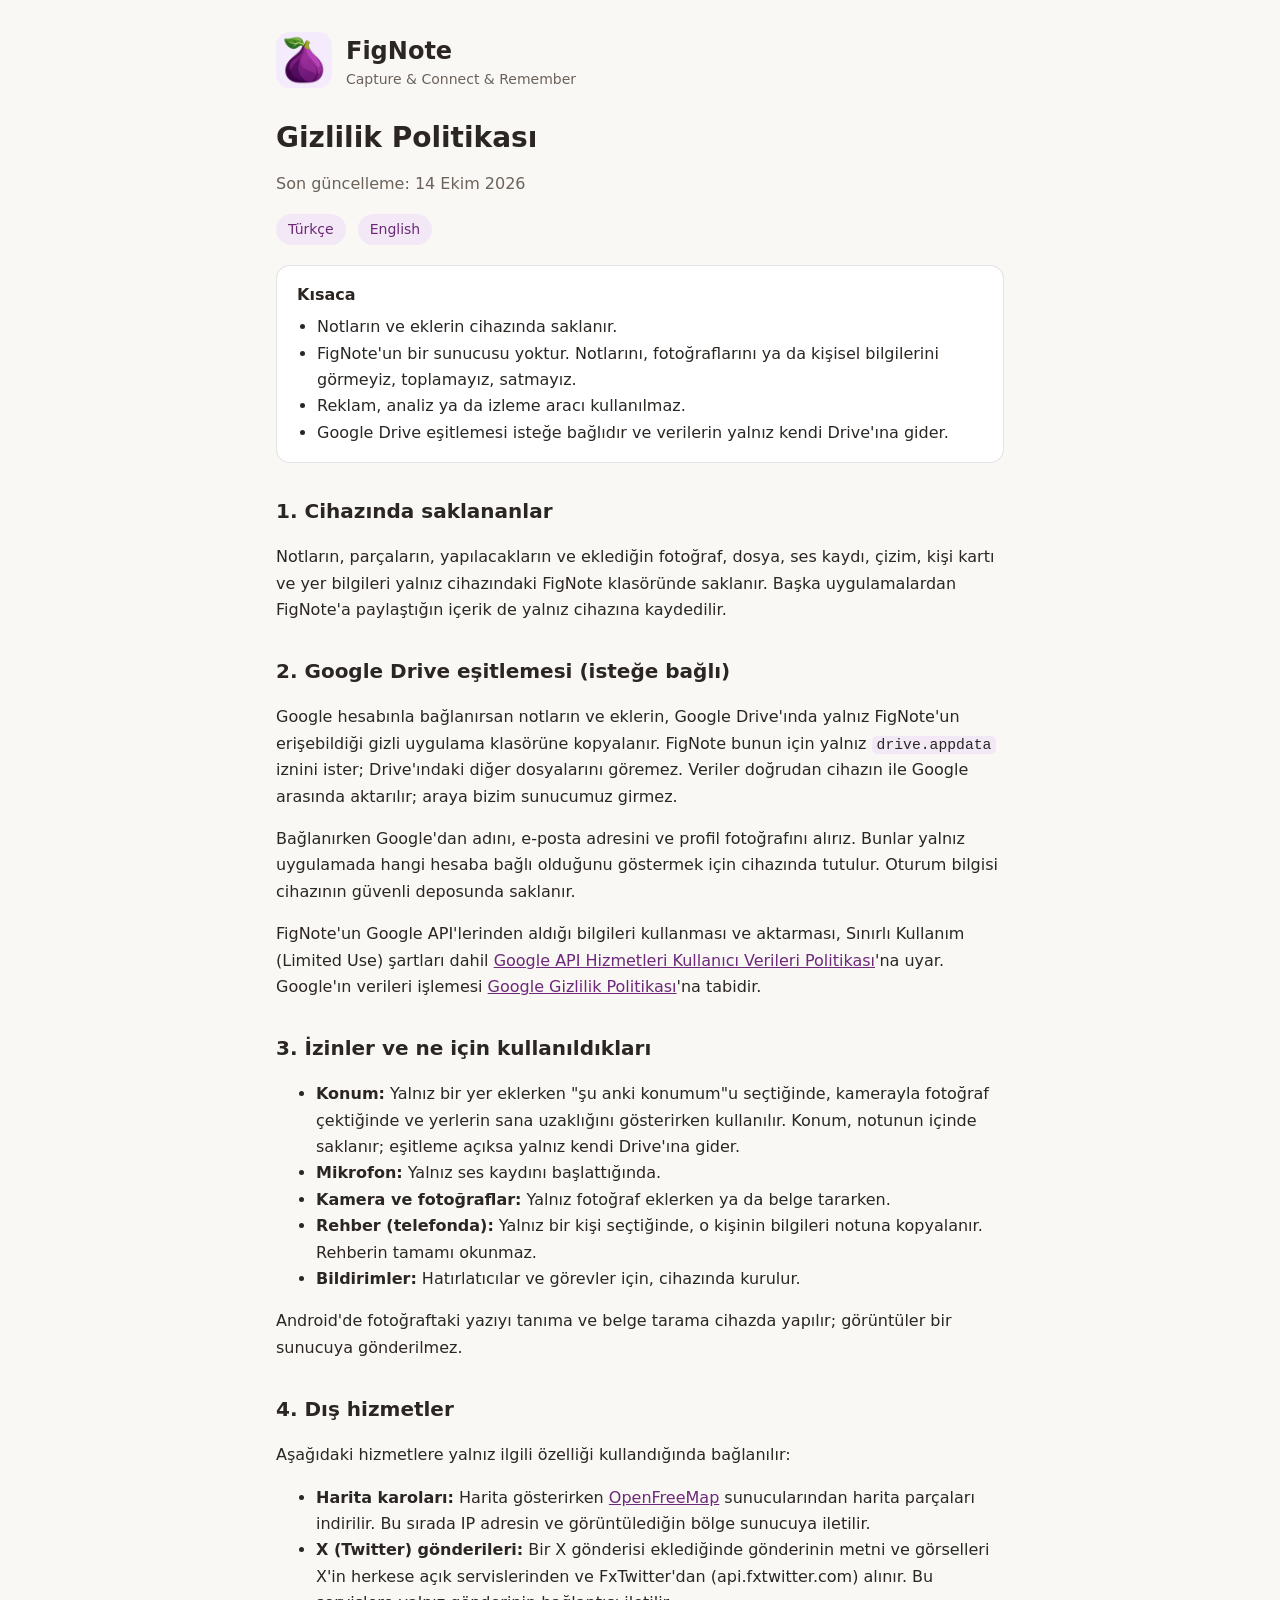
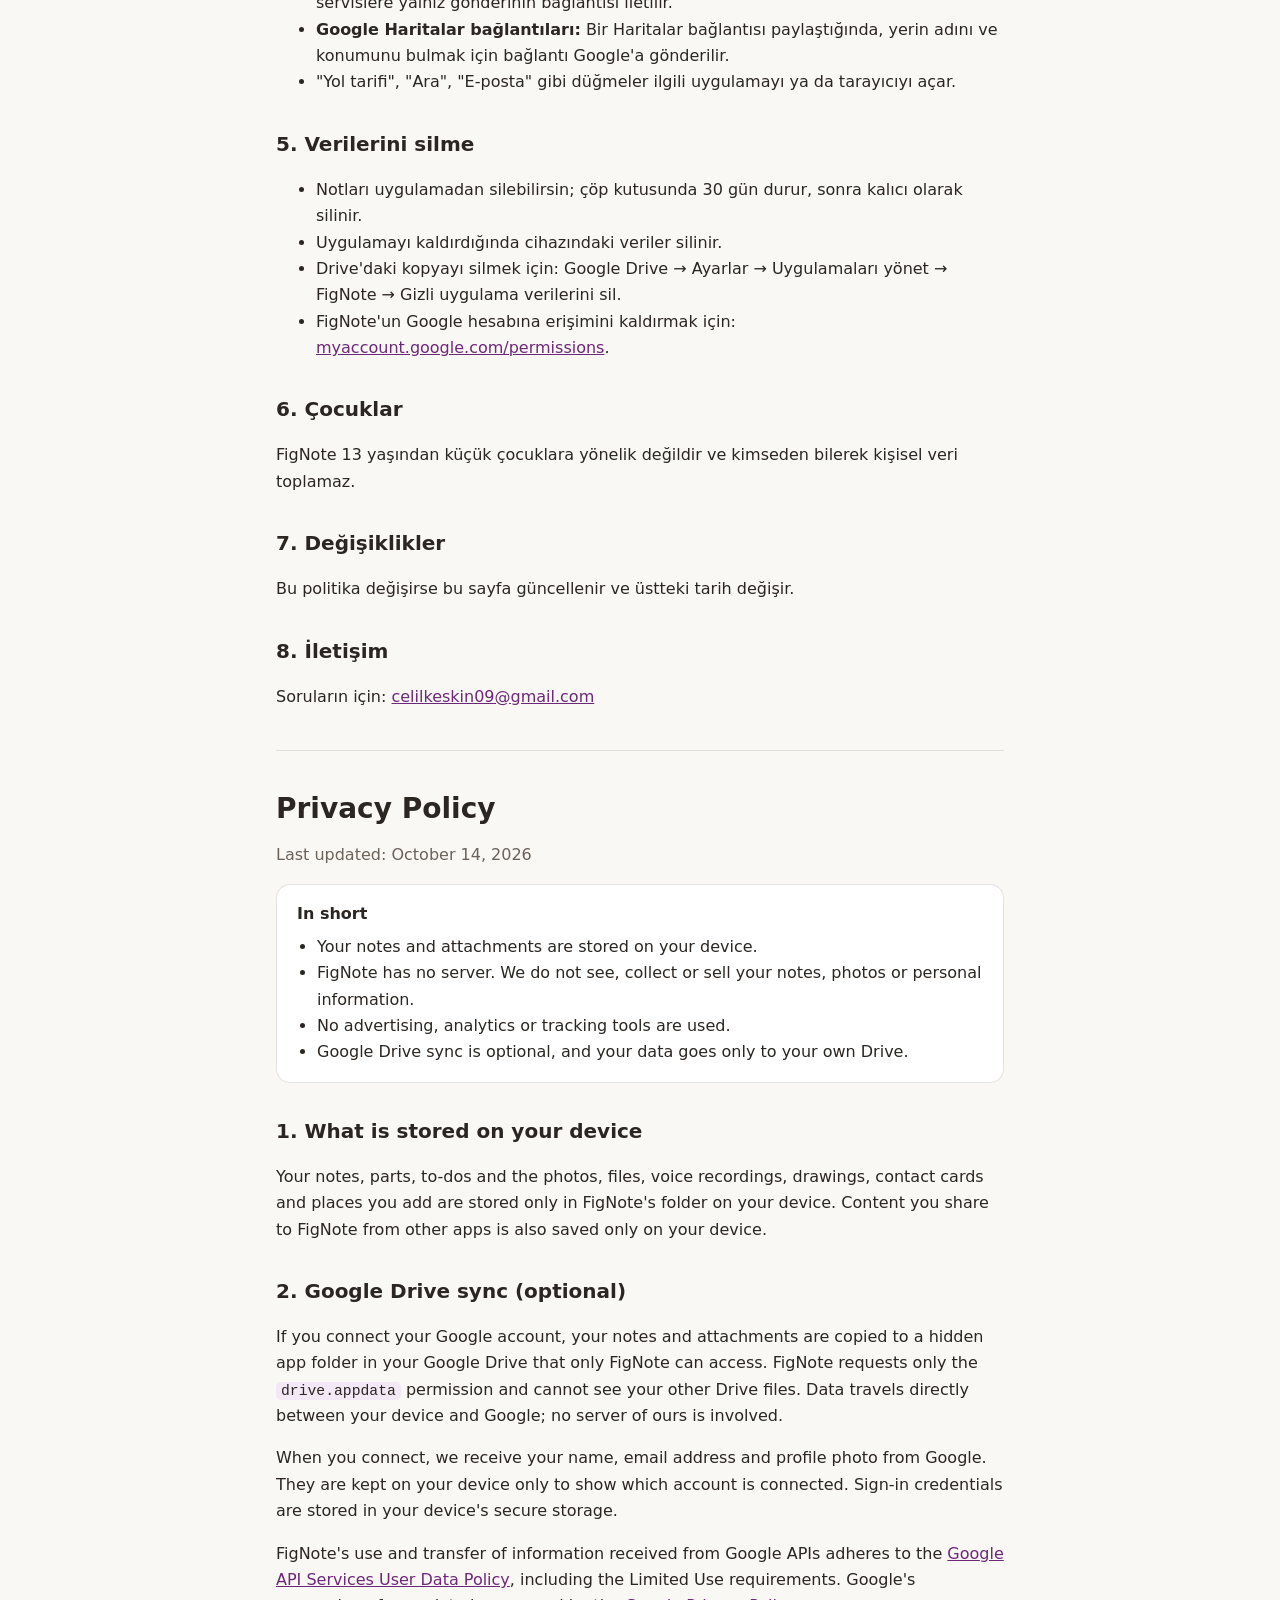
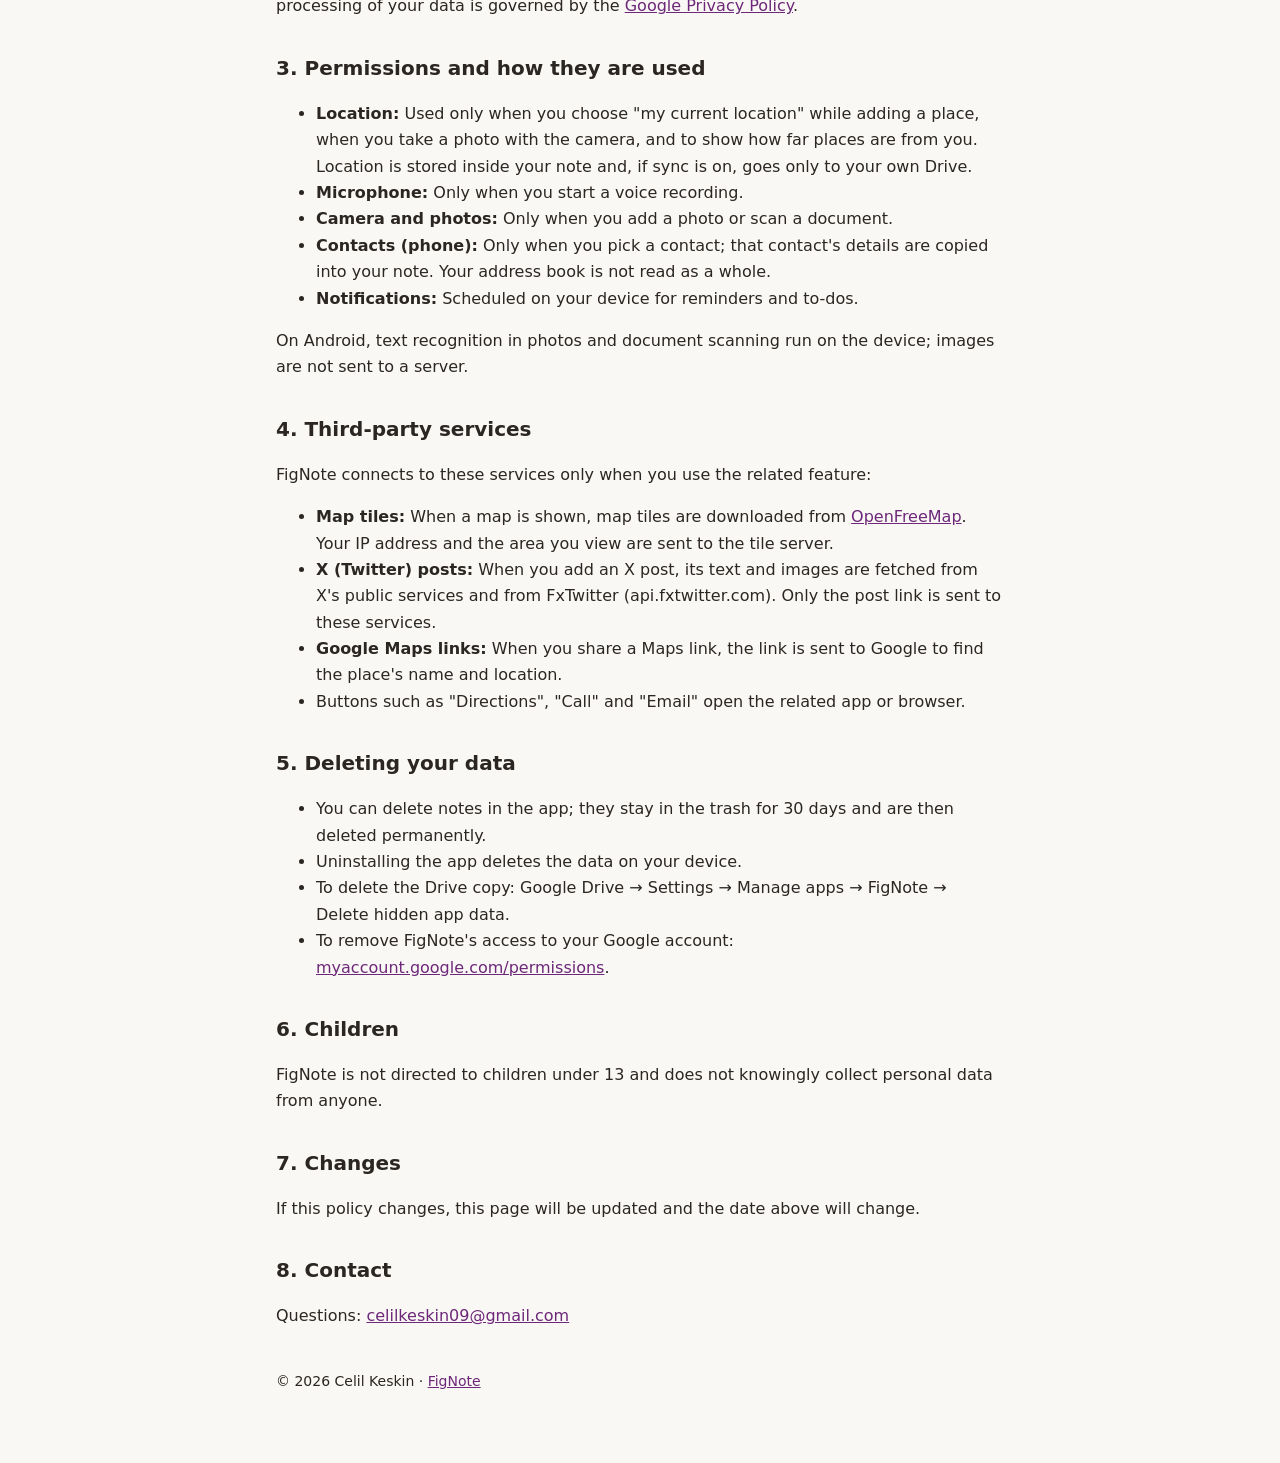
==== fignote/privacy.html @ 5032cb74 "FigNote ana sayfası ve gizlilik politikası Microsoft Store ve Google OAuth için FigNote tanıtım sayf" ====
<!doctype html>
<html lang="tr">
<head>
<meta charset="utf-8">
<meta name="viewport" content="width=device-width, initial-scale=1">
<title>FigNote Gizlilik Politikası</title>
<meta name="description" content="FigNote gizlilik politikası / privacy policy.">
<link rel="icon" href="fignote-icon.png">
<link rel="stylesheet" href="style.css">
</head>
<body>
<main>
  <header class="brand">
    <a href="index.html"><img src="fignote-icon.png" alt="FigNote ana sayfa" width="56" height="56"></a>
    <div>
      <p class="name">FigNote</p>
      <p class="tagline">Capture &amp; Connect &amp; Remember</p>
    </div>
  </header>

  <h1>Gizlilik Politikası</h1>
  <p class="muted">Son güncelleme: 14 Ekim 2026</p>
  <nav class="lang" aria-label="Dil"><a href="#tr">Türkçe</a><a href="#en">English</a></nav>

  <section id="tr">
    <div class="card">
      <strong>Kısaca</strong>
      <ul>
        <li>Notların ve eklerin cihazında saklanır.</li>
        <li>FigNote'un bir sunucusu yoktur. Notlarını, fotoğraflarını ya da kişisel bilgilerini görmeyiz, toplamayız, satmayız.</li>
        <li>Reklam, analiz ya da izleme aracı kullanılmaz.</li>
        <li>Google Drive eşitlemesi isteğe bağlıdır ve verilerin yalnız kendi Drive'ına gider.</li>
      </ul>
    </div>

    <h2>1. Cihazında saklananlar</h2>
    <p>
      Notların, parçaların, yapılacakların ve eklediğin fotoğraf, dosya, ses
      kaydı, çizim, kişi kartı ve yer bilgileri yalnız cihazındaki FigNote
      klasöründe saklanır. Başka uygulamalardan FigNote'a paylaştığın içerik
      de yalnız cihazına kaydedilir.
    </p>

    <h2>2. Google Drive eşitlemesi (isteğe bağlı)</h2>
    <p>
      Google hesabınla bağlanırsan notların ve eklerin, Google Drive'ında
      yalnız FigNote'un erişebildiği gizli uygulama klasörüne kopyalanır.
      FigNote bunun için yalnız <code>drive.appdata</code> iznini ister;
      Drive'ındaki diğer dosyalarını göremez. Veriler doğrudan cihazın ile
      Google arasında aktarılır; araya bizim sunucumuz girmez.
    </p>
    <p>
      Bağlanırken Google'dan adını, e-posta adresini ve profil fotoğrafını
      alırız. Bunlar yalnız uygulamada hangi hesaba bağlı olduğunu göstermek
      için cihazında tutulur. Oturum bilgisi cihazının güvenli deposunda
      saklanır.
    </p>
    <p>
      FigNote'un Google API'lerinden aldığı bilgileri kullanması ve
      aktarması, Sınırlı Kullanım (Limited Use) şartları dahil
      <a href="https://developers.google.com/terms/api-services-user-data-policy">Google API Hizmetleri Kullanıcı Verileri Politikası</a>'na
      uyar. Google'ın verileri işlemesi
      <a href="https://policies.google.com/privacy">Google Gizlilik Politikası</a>'na tabidir.
    </p>

    <h2>3. İzinler ve ne için kullanıldıkları</h2>
    <ul>
      <li><strong>Konum:</strong> Yalnız bir yer eklerken "şu anki konumum"u seçtiğinde, kamerayla fotoğraf çektiğinde ve yerlerin sana uzaklığını gösterirken kullanılır. Konum, notunun içinde saklanır; eşitleme açıksa yalnız kendi Drive'ına gider.</li>
      <li><strong>Mikrofon:</strong> Yalnız ses kaydını başlattığında.</li>
      <li><strong>Kamera ve fotoğraflar:</strong> Yalnız fotoğraf eklerken ya da belge tararken.</li>
      <li><strong>Rehber (telefonda):</strong> Yalnız bir kişi seçtiğinde, o kişinin bilgileri notuna kopyalanır. Rehberin tamamı okunmaz.</li>
      <li><strong>Bildirimler:</strong> Hatırlatıcılar ve görevler için, cihazında kurulur.</li>
    </ul>
    <p>
      Android'de fotoğraftaki yazıyı tanıma ve belge tarama cihazda yapılır;
      görüntüler bir sunucuya gönderilmez.
    </p>

    <h2>4. Dış hizmetler</h2>
    <p>Aşağıdaki hizmetlere yalnız ilgili özelliği kullandığında bağlanılır:</p>
    <ul>
      <li><strong>Harita karoları:</strong> Harita gösterirken <a href="https://openfreemap.org">OpenFreeMap</a> sunucularından harita parçaları indirilir. Bu sırada IP adresin ve görüntülediğin bölge sunucuya iletilir.</li>
      <li><strong>X (Twitter) gönderileri:</strong> Bir X gönderisi eklediğinde gönderinin metni ve görselleri X'in herkese açık servislerinden ve FxTwitter'dan (api.fxtwitter.com) alınır. Bu servislere yalnız gönderinin bağlantısı iletilir.</li>
      <li><strong>Google Haritalar bağlantıları:</strong> Bir Haritalar bağlantısı paylaştığında, yerin adını ve konumunu bulmak için bağlantı Google'a gönderilir.</li>
      <li>"Yol tarifi", "Ara", "E-posta" gibi düğmeler ilgili uygulamayı ya da tarayıcıyı açar.</li>
    </ul>

    <h2>5. Verilerini silme</h2>
    <ul>
      <li>Notları uygulamadan silebilirsin; çöp kutusunda 30 gün durur, sonra kalıcı olarak silinir.</li>
      <li>Uygulamayı kaldırdığında cihazındaki veriler silinir.</li>
      <li>Drive'daki kopyayı silmek için: Google Drive → Ayarlar → Uygulamaları yönet → FigNote → Gizli uygulama verilerini sil.</li>
      <li>FigNote'un Google hesabına erişimini kaldırmak için: <a href="https://myaccount.google.com/permissions">myaccount.google.com/permissions</a>.</li>
    </ul>

    <h2>6. Çocuklar</h2>
    <p>FigNote 13 yaşından küçük çocuklara yönelik değildir ve kimseden bilerek kişisel veri toplamaz.</p>

    <h2>7. Değişiklikler</h2>
    <p>Bu politika değişirse bu sayfa güncellenir ve üstteki tarih değişir.</p>

    <h2>8. İletişim</h2>
    <p>Soruların için: <a href="mailto:celilkeskin09@gmail.com">celilkeskin09@gmail.com</a></p>
  </section>

  <hr>

  <section id="en" lang="en">
    <h1>Privacy Policy</h1>
    <p class="muted">Last updated: October 14, 2026</p>

    <div class="card">
      <strong>In short</strong>
      <ul>
        <li>Your notes and attachments are stored on your device.</li>
        <li>FigNote has no server. We do not see, collect or sell your notes, photos or personal information.</li>
        <li>No advertising, analytics or tracking tools are used.</li>
        <li>Google Drive sync is optional, and your data goes only to your own Drive.</li>
      </ul>
    </div>

    <h2>1. What is stored on your device</h2>
    <p>
      Your notes, parts, to-dos and the photos, files, voice recordings,
      drawings, contact cards and places you add are stored only in
      FigNote's folder on your device. Content you share to FigNote from
      other apps is also saved only on your device.
    </p>

    <h2>2. Google Drive sync (optional)</h2>
    <p>
      If you connect your Google account, your notes and attachments are
      copied to a hidden app folder in your Google Drive that only FigNote
      can access. FigNote requests only the <code>drive.appdata</code>
      permission and cannot see your other Drive files. Data travels
      directly between your device and Google; no server of ours is
      involved.
    </p>
    <p>
      When you connect, we receive your name, email address and profile
      photo from Google. They are kept on your device only to show which
      account is connected. Sign-in credentials are stored in your device's
      secure storage.
    </p>
    <p>
      FigNote's use and transfer of information received from Google APIs
      adheres to the
      <a href="https://developers.google.com/terms/api-services-user-data-policy">Google API Services User Data Policy</a>,
      including the Limited Use requirements. Google's processing of your
      data is governed by the <a href="https://policies.google.com/privacy">Google Privacy Policy</a>.
    </p>

    <h2>3. Permissions and how they are used</h2>
    <ul>
      <li><strong>Location:</strong> Used only when you choose "my current location" while adding a place, when you take a photo with the camera, and to show how far places are from you. Location is stored inside your note and, if sync is on, goes only to your own Drive.</li>
      <li><strong>Microphone:</strong> Only when you start a voice recording.</li>
      <li><strong>Camera and photos:</strong> Only when you add a photo or scan a document.</li>
      <li><strong>Contacts (phone):</strong> Only when you pick a contact; that contact's details are copied into your note. Your address book is not read as a whole.</li>
      <li><strong>Notifications:</strong> Scheduled on your device for reminders and to-dos.</li>
    </ul>
    <p>
      On Android, text recognition in photos and document scanning run on
      the device; images are not sent to a server.
    </p>

    <h2>4. Third-party services</h2>
    <p>FigNote connects to these services only when you use the related feature:</p>
    <ul>
      <li><strong>Map tiles:</strong> When a map is shown, map tiles are downloaded from <a href="https://openfreemap.org">OpenFreeMap</a>. Your IP address and the area you view are sent to the tile server.</li>
      <li><strong>X (Twitter) posts:</strong> When you add an X post, its text and images are fetched from X's public services and from FxTwitter (api.fxtwitter.com). Only the post link is sent to these services.</li>
      <li><strong>Google Maps links:</strong> When you share a Maps link, the link is sent to Google to find the place's name and location.</li>
      <li>Buttons such as "Directions", "Call" and "Email" open the related app or browser.</li>
    </ul>

    <h2>5. Deleting your data</h2>
    <ul>
      <li>You can delete notes in the app; they stay in the trash for 30 days and are then deleted permanently.</li>
      <li>Uninstalling the app deletes the data on your device.</li>
      <li>To delete the Drive copy: Google Drive → Settings → Manage apps → FigNote → Delete hidden app data.</li>
      <li>To remove FigNote's access to your Google account: <a href="https://myaccount.google.com/permissions">myaccount.google.com/permissions</a>.</li>
    </ul>

    <h2>6. Children</h2>
    <p>FigNote is not directed to children under 13 and does not knowingly collect personal data from anyone.</p>

    <h2>7. Changes</h2>
    <p>If this policy changes, this page will be updated and the date above will change.</p>

    <h2>8. Contact</h2>
    <p>Questions: <a href="mailto:celilkeskin09@gmail.com">celilkeskin09@gmail.com</a></p>
  </section>

  <footer>
    <p>© 2026 Celil Keskin · <a href="index.html">FigNote</a></p>
  </footer>
</main>
</body>
</html>
---- fignote/style.css ----
:root {
  --bg: #faf8f5;
  --surface: #ffffff;
  --ink: #2b2622;
  --muted: #6b625a;
  --border: rgba(43, 38, 34, 0.12);
  --brand: #6d2879;
  --brand-soft: #f3e8f5;
}
@media (prefers-color-scheme: dark) {
  :root {
    --bg: #1b1918;
    --surface: #24211f;
    --ink: #eee8e2;
    --muted: #b7aea6;
    --border: rgba(255, 255, 255, 0.12);
    --brand: #d29bdb;
    --brand-soft: #3a2840;
  }
}
* { box-sizing: border-box; }
html { -webkit-text-size-adjust: 100%; }
body {
  margin: 0;
  background: var(--bg);
  color: var(--ink);
  font-family: "Segoe UI", system-ui, -apple-system, Roboto, "Helvetica Neue", Arial, sans-serif;
  font-size: 16px;
  line-height: 1.65;
}
main { max-width: 760px; margin: 0 auto; padding: 32px 16px 56px; }
a { color: var(--brand); }
a:focus-visible { outline: 2px solid var(--brand); outline-offset: 2px; border-radius: 4px; }
header.brand { display: flex; align-items: center; gap: 14px; margin-bottom: 24px; }
header.brand img { width: 56px; height: 56px; border-radius: 14px; }
header.brand .name { font-size: 24px; font-weight: 700; margin: 0; line-height: 1.2; }
header.brand .tagline { margin: 2px 0 0; color: var(--muted); font-size: 14px; }
h1 { font-size: 28px; line-height: 1.25; margin: 0 0 8px; }
h2 { font-size: 20px; margin: 32px 0 8px; }
h3 { font-size: 17px; margin: 22px 0 6px; }
p, li { color: var(--ink); }
.muted { color: var(--muted); }
.card {
  background: var(--surface);
  border: 1px solid var(--border);
  border-radius: 14px;
  padding: 16px 20px;
  margin: 16px 0;
}
.card ul { margin: 6px 0 0; padding-left: 20px; }
nav.lang { display: flex; gap: 12px; flex-wrap: wrap; margin: 8px 0 20px; font-size: 14px; }
nav.lang a {
  text-decoration: none;
  padding: 4px 12px;
  border-radius: 999px;
  background: var(--brand-soft);
}
.links { display: flex; gap: 12px; flex-wrap: wrap; margin: 20px 0; }
.links a {
  display: inline-block;
  padding: 10px 16px;
  border-radius: 10px;
  border: 1px solid var(--border);
  background: var(--surface);
  text-decoration: none;
  font-weight: 600;
}
hr { border: 0; border-top: 1px solid var(--border); margin: 40px 0; }
footer { margin-top: 40px; font-size: 14px; color: var(--muted); }
code { font-size: 0.92em; background: var(--brand-soft); padding: 1px 5px; border-radius: 5px; }
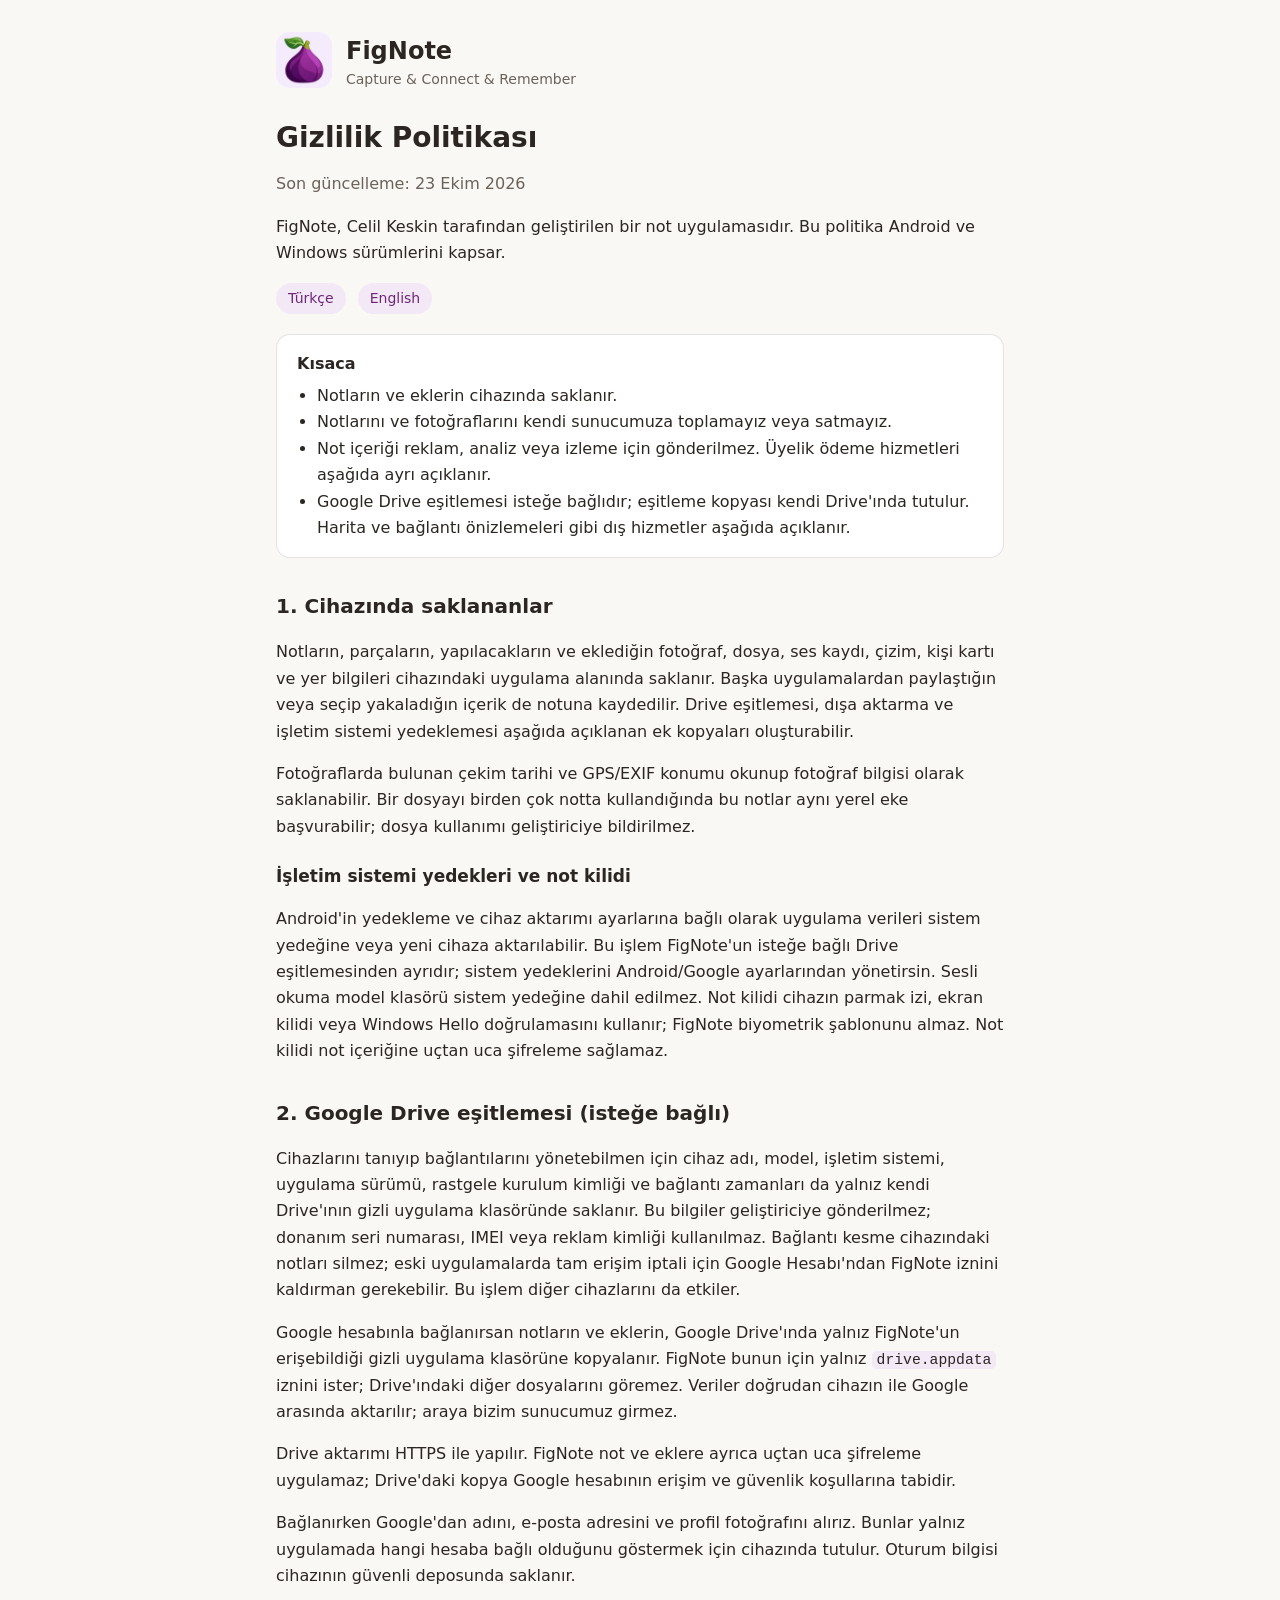
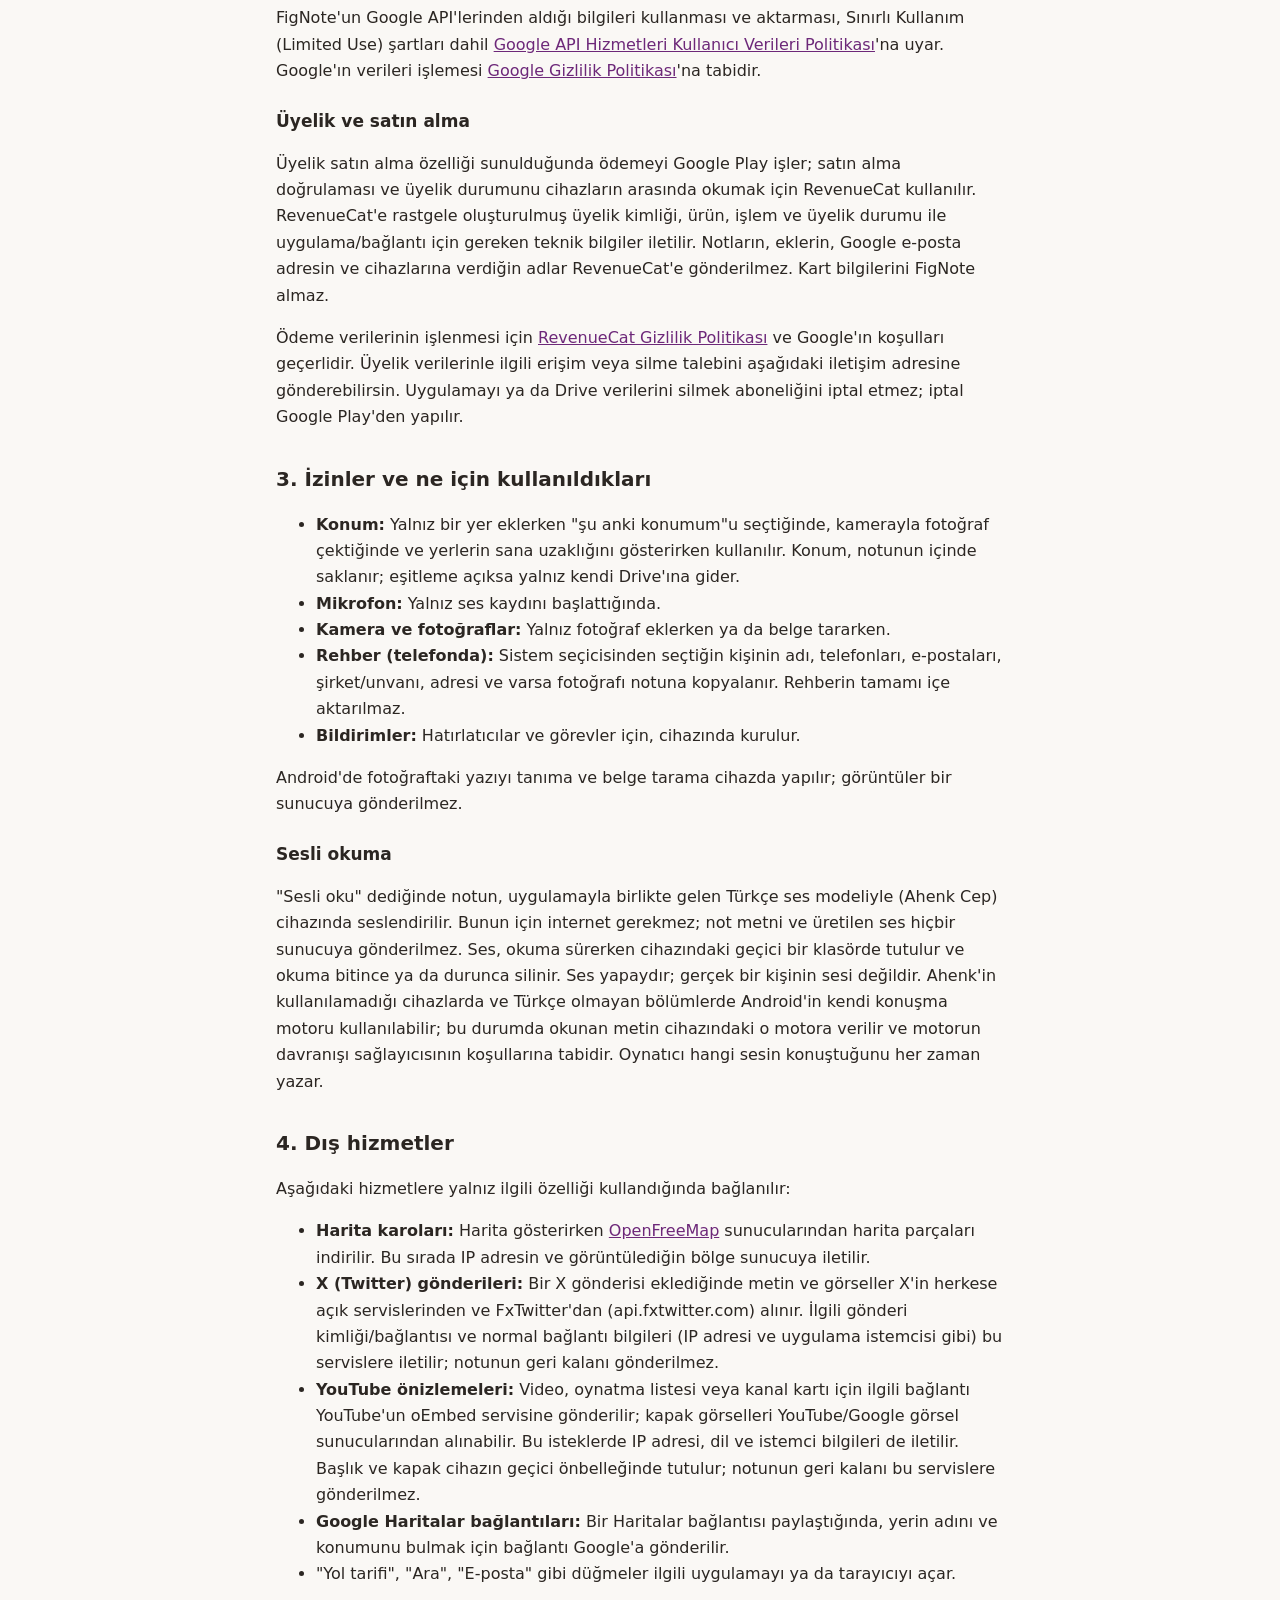
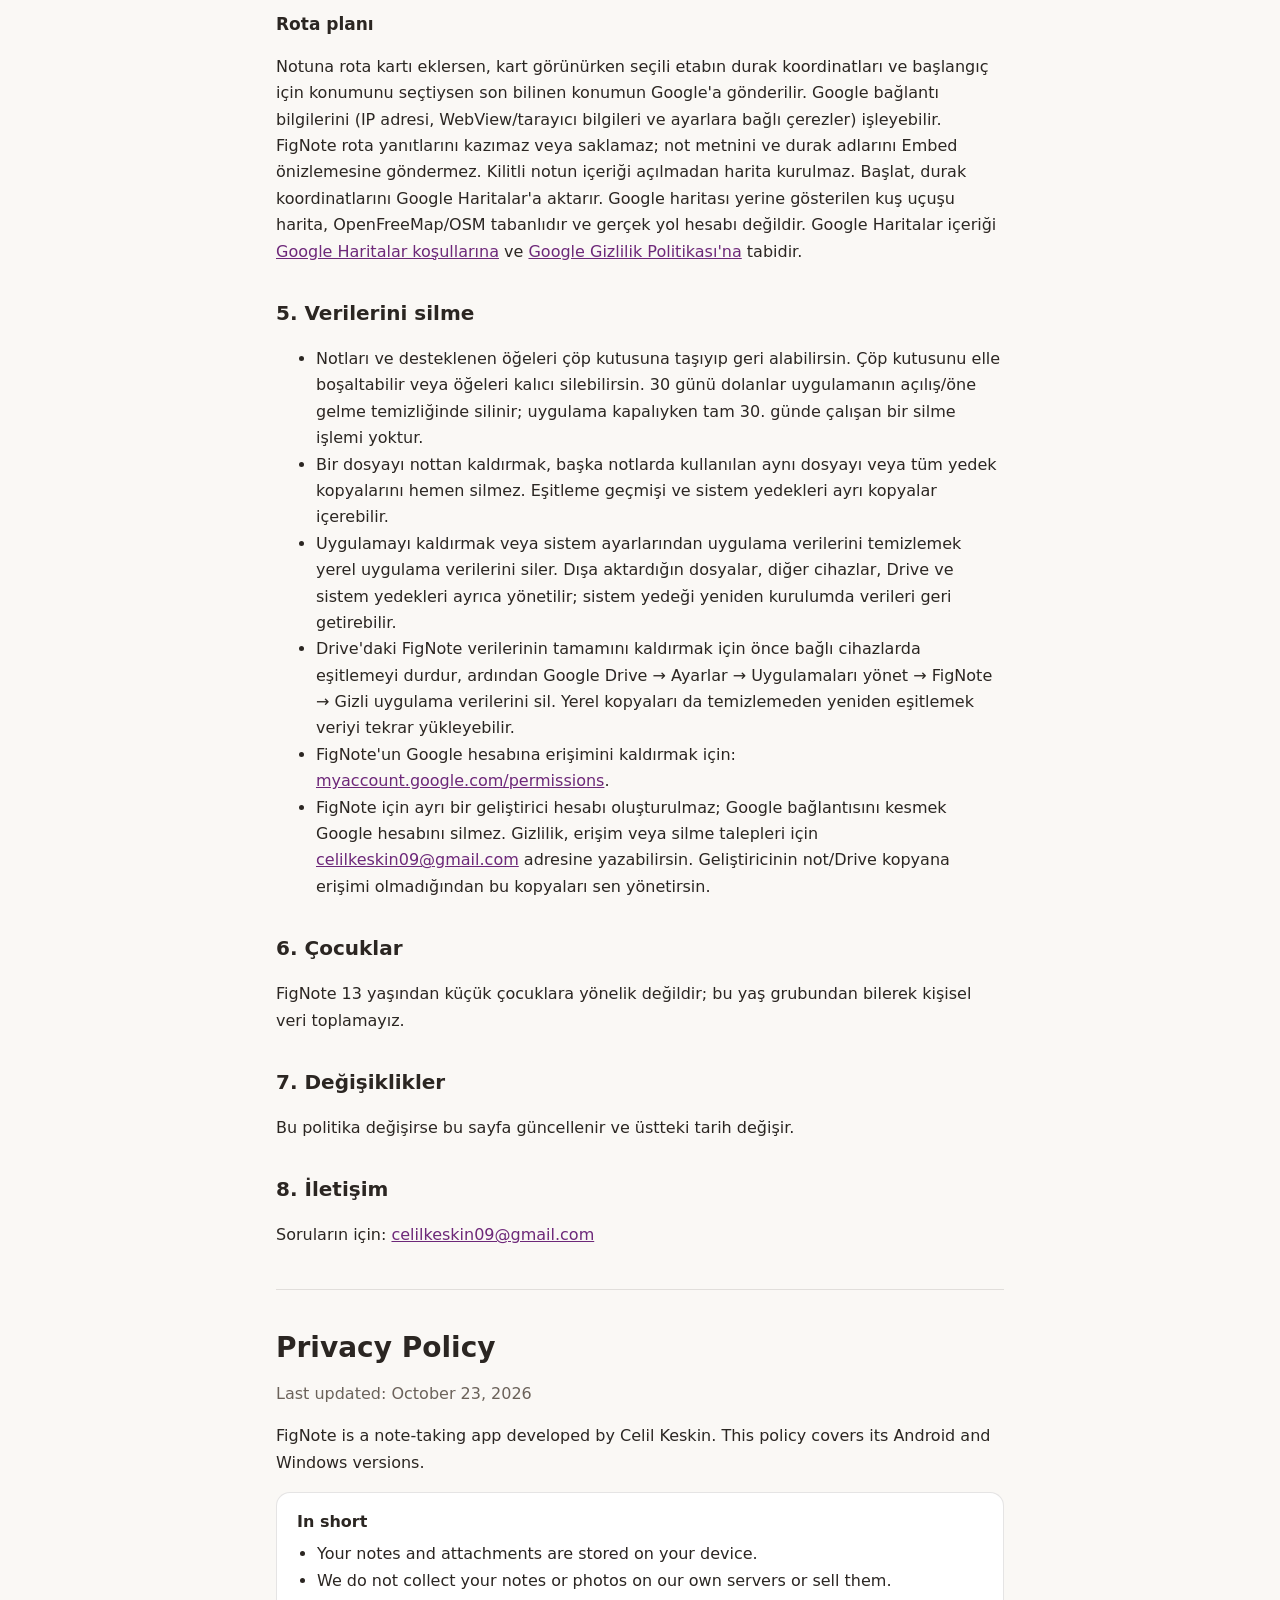
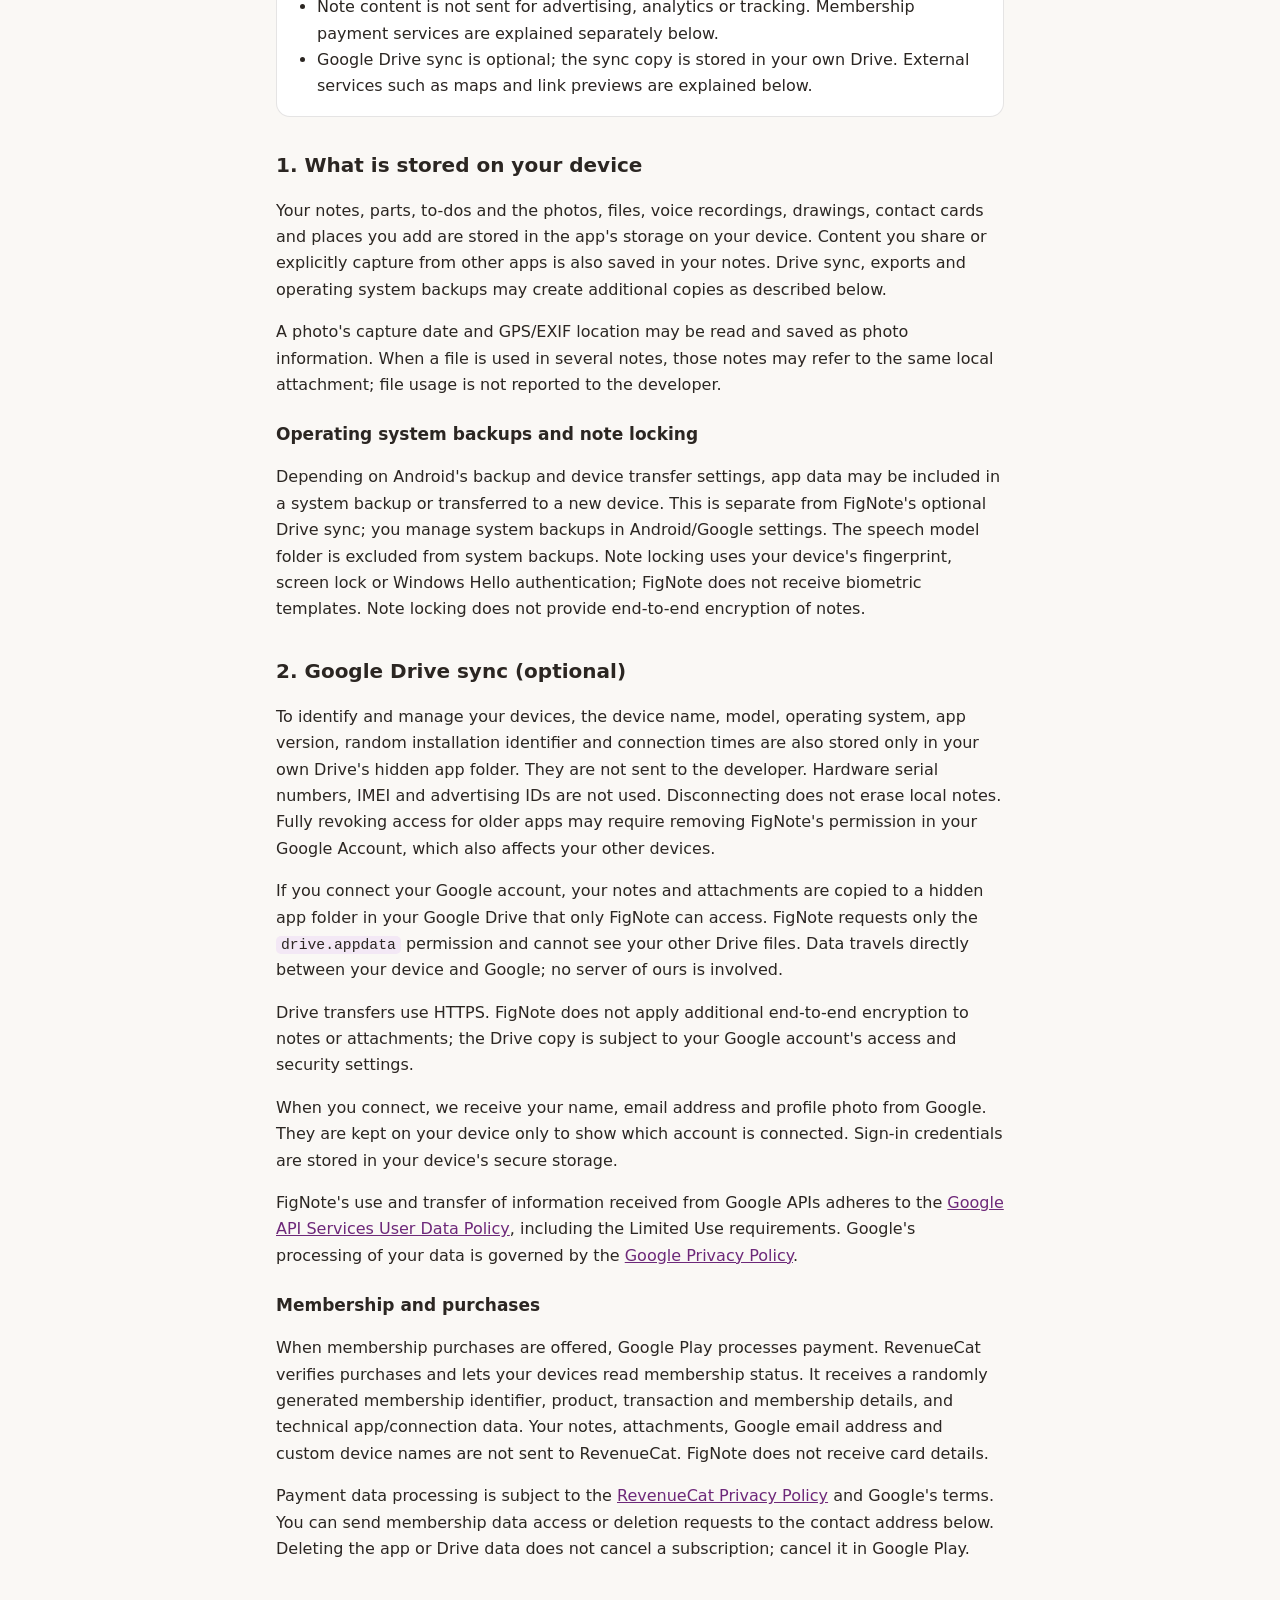
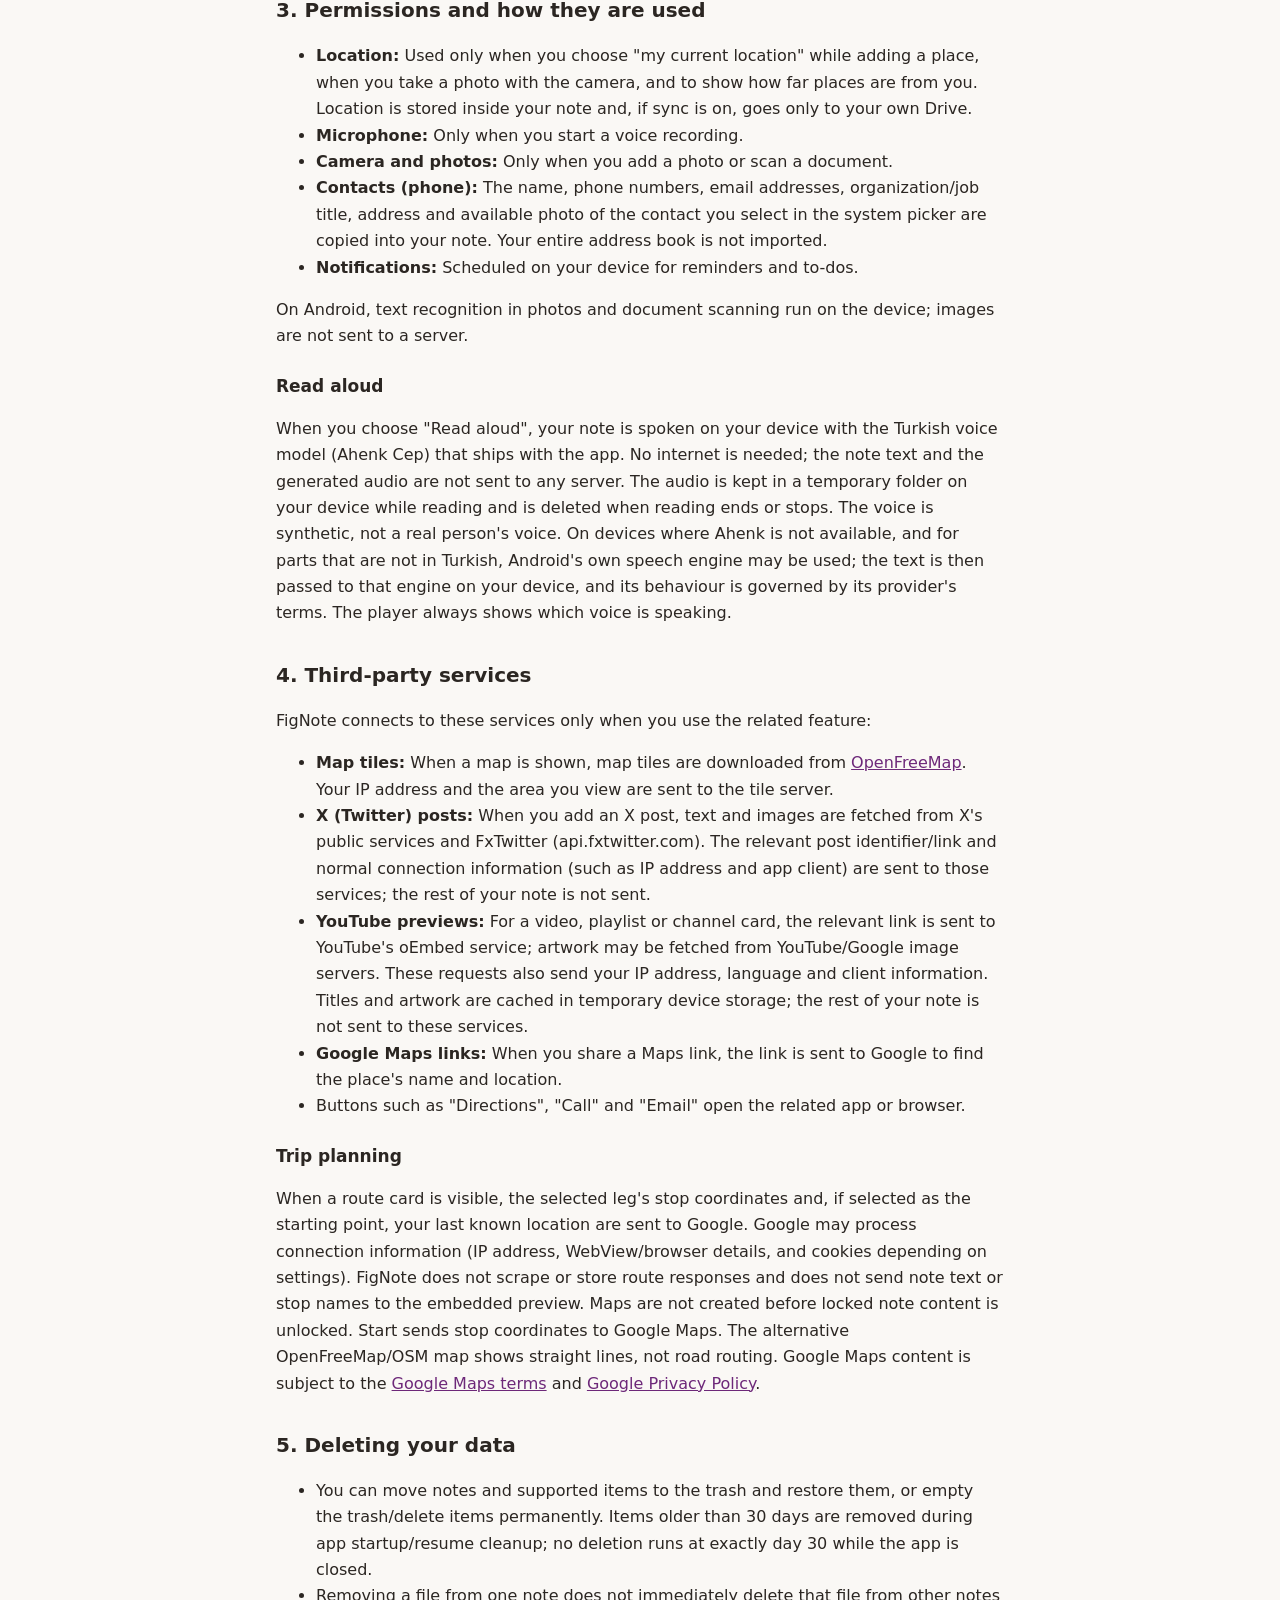
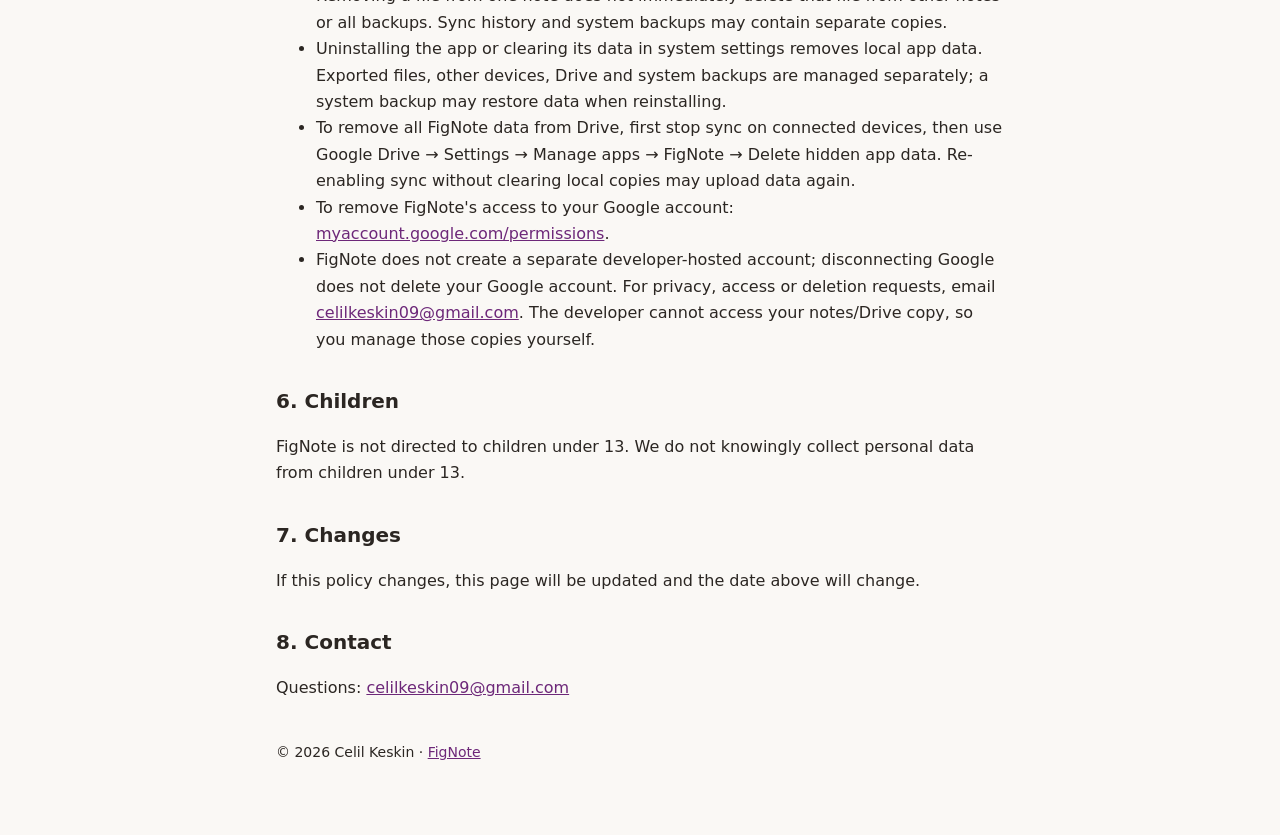
==== commit 9b45f70e: "Update FigNote privacy disclosures in Turkish and English" ====
--- a/fignote/privacy.html
+++ b/fignote/privacy.html
@@ -19,7 +19,9 @@
   </header>
 
   <h1>Gizlilik Politikası</h1>
-  <p class="muted">Son güncelleme: 14 Ekim 2026</p>
+  <p class="muted">Son güncelleme: 23 Ekim 2026</p>
+  <p>FigNote, Celil Keskin tarafından geliştirilen bir not uygulamasıdır.
+    Bu politika Android ve Windows sürümlerini kapsar.</p>
   <nav class="lang" aria-label="Dil"><a href="#tr">Türkçe</a><a href="#en">English</a></nav>
 
   <section id="tr">
@@ -27,21 +29,41 @@
       <strong>Kısaca</strong>
       <ul>
         <li>Notların ve eklerin cihazında saklanır.</li>
-        <li>FigNote'un bir sunucusu yoktur. Notlarını, fotoğraflarını ya da kişisel bilgilerini görmeyiz, toplamayız, satmayız.</li>
-        <li>Reklam, analiz ya da izleme aracı kullanılmaz.</li>
-        <li>Google Drive eşitlemesi isteğe bağlıdır ve verilerin yalnız kendi Drive'ına gider.</li>
+        <li>Notlarını ve fotoğraflarını kendi sunucumuza toplamayız veya satmayız.</li>
+        <li>Not içeriği reklam, analiz veya izleme için gönderilmez. Üyelik ödeme hizmetleri aşağıda ayrı açıklanır.</li>
+        <li>Google Drive eşitlemesi isteğe bağlıdır; eşitleme kopyası kendi Drive'ında tutulur. Harita ve bağlantı önizlemeleri gibi dış hizmetler aşağıda açıklanır.</li>
       </ul>
     </div>
 
     <h2>1. Cihazında saklananlar</h2>
     <p>
       Notların, parçaların, yapılacakların ve eklediğin fotoğraf, dosya, ses
-      kaydı, çizim, kişi kartı ve yer bilgileri yalnız cihazındaki FigNote
-      klasöründe saklanır. Başka uygulamalardan FigNote'a paylaştığın içerik
-      de yalnız cihazına kaydedilir.
-    </p>
+      kaydı, çizim, kişi kartı ve yer bilgileri cihazındaki uygulama alanında
+      saklanır. Başka uygulamalardan paylaştığın veya seçip yakaladığın içerik
+      de notuna kaydedilir. Drive eşitlemesi, dışa aktarma ve işletim sistemi
+      yedeklemesi aşağıda açıklanan ek kopyaları oluşturabilir.
+    </p>
+    <p>Fotoğraflarda bulunan çekim tarihi ve GPS/EXIF konumu okunup fotoğraf
+      bilgisi olarak saklanabilir. Bir dosyayı birden çok notta kullandığında
+      bu notlar aynı yerel eke başvurabilir; dosya kullanımı geliştiriciye
+      bildirilmez.</p>
+    <h3>İşletim sistemi yedekleri ve not kilidi</h3>
+    <p>Android'in yedekleme ve cihaz aktarımı ayarlarına bağlı olarak uygulama
+      verileri sistem yedeğine veya yeni cihaza aktarılabilir. Bu işlem FigNote'un
+      isteğe bağlı Drive eşitlemesinden ayrıdır; sistem yedeklerini Android/Google
+      ayarlarından yönetirsin. Sesli okuma model klasörü sistem yedeğine dahil
+      edilmez. Not kilidi cihazın parmak izi, ekran kilidi veya Windows Hello
+      doğrulamasını kullanır; FigNote biyometrik şablonunu almaz. Not kilidi
+      not içeriğine uçtan uca şifreleme sağlamaz.</p>
 
     <h2>2. Google Drive eşitlemesi (isteğe bağlı)</h2>
+    <p>Cihazlarını tanıyıp bağlantılarını yönetebilmen için cihaz adı, model,
+      işletim sistemi, uygulama sürümü, rastgele kurulum kimliği ve bağlantı
+      zamanları da yalnız kendi Drive'ının gizli uygulama klasöründe saklanır.
+      Bu bilgiler geliştiriciye gönderilmez; donanım seri numarası, IMEI veya
+      reklam kimliği kullanılmaz. Bağlantı kesme cihazındaki notları silmez;
+      eski uygulamalarda tam erişim iptali için Google Hesabı'ndan FigNote
+      iznini kaldırman gerekebilir. Bu işlem diğer cihazlarını da etkiler.</p>
     <p>
       Google hesabınla bağlanırsan notların ve eklerin, Google Drive'ında
       yalnız FigNote'un erişebildiği gizli uygulama klasörüne kopyalanır.
@@ -49,6 +71,9 @@
       Drive'ındaki diğer dosyalarını göremez. Veriler doğrudan cihazın ile
       Google arasında aktarılır; araya bizim sunucumuz girmez.
     </p>
+    <p>Drive aktarımı HTTPS ile yapılır. FigNote not ve eklere ayrıca uçtan uca
+      şifreleme uygulamaz; Drive'daki kopya Google hesabının erişim ve güvenlik
+      koşullarına tabidir.</p>
     <p>
       Bağlanırken Google'dan adını, e-posta adresini ve profil fotoğrafını
       alırız. Bunlar yalnız uygulamada hangi hesaba bağlı olduğunu göstermek
@@ -63,12 +88,25 @@
       <a href="https://policies.google.com/privacy">Google Gizlilik Politikası</a>'na tabidir.
     </p>
 
+    <h3>Üyelik ve satın alma</h3>
+    <p>Üyelik satın alma özelliği sunulduğunda ödemeyi Google Play işler;
+      satın alma doğrulaması ve üyelik durumunu cihazların arasında okumak için
+      RevenueCat kullanılır. RevenueCat'e rastgele oluşturulmuş üyelik kimliği,
+      ürün, işlem ve üyelik durumu ile uygulama/bağlantı için gereken teknik
+      bilgiler iletilir. Notların, eklerin, Google e-posta adresin ve cihazlarına
+      verdiğin adlar RevenueCat'e gönderilmez. Kart bilgilerini FigNote almaz.</p>
+    <p>Ödeme verilerinin işlenmesi için
+      <a href="https://www.revenuecat.com/privacy">RevenueCat Gizlilik Politikası</a>
+      ve Google'ın koşulları geçerlidir. Üyelik verilerinle ilgili erişim veya
+      silme talebini aşağıdaki iletişim adresine gönderebilirsin. Uygulamayı ya da
+      Drive verilerini silmek aboneliğini iptal etmez; iptal Google Play'den yapılır.</p>
+
     <h2>3. İzinler ve ne için kullanıldıkları</h2>
     <ul>
       <li><strong>Konum:</strong> Yalnız bir yer eklerken "şu anki konumum"u seçtiğinde, kamerayla fotoğraf çektiğinde ve yerlerin sana uzaklığını gösterirken kullanılır. Konum, notunun içinde saklanır; eşitleme açıksa yalnız kendi Drive'ına gider.</li>
       <li><strong>Mikrofon:</strong> Yalnız ses kaydını başlattığında.</li>
       <li><strong>Kamera ve fotoğraflar:</strong> Yalnız fotoğraf eklerken ya da belge tararken.</li>
-      <li><strong>Rehber (telefonda):</strong> Yalnız bir kişi seçtiğinde, o kişinin bilgileri notuna kopyalanır. Rehberin tamamı okunmaz.</li>
+      <li><strong>Rehber (telefonda):</strong> Sistem seçicisinden seçtiğin kişinin adı, telefonları, e-postaları, şirket/unvanı, adresi ve varsa fotoğrafı notuna kopyalanır. Rehberin tamamı içe aktarılmaz.</li>
       <li><strong>Bildirimler:</strong> Hatırlatıcılar ve görevler için, cihazında kurulur.</li>
     </ul>
     <p>
@@ -76,25 +114,52 @@
       görüntüler bir sunucuya gönderilmez.
     </p>
 
+    <h3>Sesli okuma</h3>
+    <p>
+      "Sesli oku" dediğinde notun, uygulamayla birlikte gelen Türkçe ses
+      modeliyle (Ahenk Cep) cihazında seslendirilir. Bunun için internet
+      gerekmez; not metni ve üretilen ses hiçbir sunucuya gönderilmez. Ses,
+      okuma sürerken cihazındaki geçici bir klasörde tutulur ve okuma bitince
+      ya da durunca silinir. Ses yapaydır; gerçek bir kişinin sesi değildir.
+      Ahenk'in kullanılamadığı cihazlarda ve Türkçe olmayan bölümlerde
+      Android'in kendi konuşma motoru kullanılabilir; bu durumda okunan metin
+      cihazındaki o motora verilir ve motorun davranışı sağlayıcısının
+      koşullarına tabidir. Oynatıcı hangi sesin konuştuğunu her zaman yazar.
+    </p>
+
     <h2>4. Dış hizmetler</h2>
     <p>Aşağıdaki hizmetlere yalnız ilgili özelliği kullandığında bağlanılır:</p>
     <ul>
       <li><strong>Harita karoları:</strong> Harita gösterirken <a href="https://openfreemap.org">OpenFreeMap</a> sunucularından harita parçaları indirilir. Bu sırada IP adresin ve görüntülediğin bölge sunucuya iletilir.</li>
-      <li><strong>X (Twitter) gönderileri:</strong> Bir X gönderisi eklediğinde gönderinin metni ve görselleri X'in herkese açık servislerinden ve FxTwitter'dan (api.fxtwitter.com) alınır. Bu servislere yalnız gönderinin bağlantısı iletilir.</li>
+      <li><strong>X (Twitter) gönderileri:</strong> Bir X gönderisi eklediğinde metin ve görseller X'in herkese açık servislerinden ve FxTwitter'dan (api.fxtwitter.com) alınır. İlgili gönderi kimliği/bağlantısı ve normal bağlantı bilgileri (IP adresi ve uygulama istemcisi gibi) bu servislere iletilir; notunun geri kalanı gönderilmez.</li>
+      <li><strong>YouTube önizlemeleri:</strong> Video, oynatma listesi veya kanal kartı için ilgili bağlantı YouTube'un oEmbed servisine gönderilir; kapak görselleri YouTube/Google görsel sunucularından alınabilir. Bu isteklerde IP adresi, dil ve istemci bilgileri de iletilir. Başlık ve kapak cihazın geçici önbelleğinde tutulur; notunun geri kalanı bu servislere gönderilmez.</li>
       <li><strong>Google Haritalar bağlantıları:</strong> Bir Haritalar bağlantısı paylaştığında, yerin adını ve konumunu bulmak için bağlantı Google'a gönderilir.</li>
       <li>"Yol tarifi", "Ara", "E-posta" gibi düğmeler ilgili uygulamayı ya da tarayıcıyı açar.</li>
     </ul>
 
+    <h3>Rota planı</h3>
+    <p>Notuna rota kartı eklersen, kart görünürken seçili etabın durak koordinatları
+      ve başlangıç için konumunu seçtiysen son bilinen konumun Google'a gönderilir.
+      Google bağlantı bilgilerini (IP adresi, WebView/tarayıcı bilgileri ve ayarlara
+      bağlı çerezler) işleyebilir. FigNote rota yanıtlarını kazımaz veya saklamaz;
+      not metnini ve durak adlarını Embed önizlemesine göndermez. Kilitli notun
+      içeriği açılmadan harita kurulmaz. Başlat, durak koordinatlarını Google
+      Haritalar'a aktarır. Google haritası yerine gösterilen kuş uçuşu harita,
+      OpenFreeMap/OSM tabanlıdır ve gerçek yol hesabı değildir.
+      Google Haritalar içeriği <a href="https://maps.google.com/help/terms_maps/">Google Haritalar koşullarına</a>
+      ve <a href="https://policies.google.com/privacy">Google Gizlilik Politikası'na</a> tabidir.</p>
     <h2>5. Verilerini silme</h2>
     <ul>
-      <li>Notları uygulamadan silebilirsin; çöp kutusunda 30 gün durur, sonra kalıcı olarak silinir.</li>
-      <li>Uygulamayı kaldırdığında cihazındaki veriler silinir.</li>
-      <li>Drive'daki kopyayı silmek için: Google Drive → Ayarlar → Uygulamaları yönet → FigNote → Gizli uygulama verilerini sil.</li>
+      <li>Notları ve desteklenen öğeleri çöp kutusuna taşıyıp geri alabilirsin. Çöp kutusunu elle boşaltabilir veya öğeleri kalıcı silebilirsin. 30 günü dolanlar uygulamanın açılış/öne gelme temizliğinde silinir; uygulama kapalıyken tam 30. günde çalışan bir silme işlemi yoktur.</li>
+      <li>Bir dosyayı nottan kaldırmak, başka notlarda kullanılan aynı dosyayı veya tüm yedek kopyalarını hemen silmez. Eşitleme geçmişi ve sistem yedekleri ayrı kopyalar içerebilir.</li>
+      <li>Uygulamayı kaldırmak veya sistem ayarlarından uygulama verilerini temizlemek yerel uygulama verilerini siler. Dışa aktardığın dosyalar, diğer cihazlar, Drive ve sistem yedekleri ayrıca yönetilir; sistem yedeği yeniden kurulumda verileri geri getirebilir.</li>
+      <li>Drive'daki FigNote verilerinin tamamını kaldırmak için önce bağlı cihazlarda eşitlemeyi durdur, ardından Google Drive → Ayarlar → Uygulamaları yönet → FigNote → Gizli uygulama verilerini sil. Yerel kopyaları da temizlemeden yeniden eşitlemek veriyi tekrar yükleyebilir.</li>
       <li>FigNote'un Google hesabına erişimini kaldırmak için: <a href="https://myaccount.google.com/permissions">myaccount.google.com/permissions</a>.</li>
+      <li>FigNote için ayrı bir geliştirici hesabı oluşturulmaz; Google bağlantısını kesmek Google hesabını silmez. Gizlilik, erişim veya silme talepleri için <a href="mailto:celilkeskin09@gmail.com">celilkeskin09@gmail.com</a> adresine yazabilirsin. Geliştiricinin not/Drive kopyana erişimi olmadığından bu kopyaları sen yönetirsin.</li>
     </ul>
 
     <h2>6. Çocuklar</h2>
-    <p>FigNote 13 yaşından küçük çocuklara yönelik değildir ve kimseden bilerek kişisel veri toplamaz.</p>
+    <p>FigNote 13 yaşından küçük çocuklara yönelik değildir; bu yaş grubundan bilerek kişisel veri toplamayız.</p>
 
     <h2>7. Değişiklikler</h2>
     <p>Bu politika değişirse bu sayfa güncellenir ve üstteki tarih değişir.</p>
@@ -107,27 +172,49 @@
 
   <section id="en" lang="en">
     <h1>Privacy Policy</h1>
-    <p class="muted">Last updated: October 14, 2026</p>
+    <p class="muted">Last updated: October 23, 2026</p>
+    <p>FigNote is a note-taking app developed by Celil Keskin.
+      This policy covers its Android and Windows versions.</p>
 
     <div class="card">
       <strong>In short</strong>
       <ul>
         <li>Your notes and attachments are stored on your device.</li>
-        <li>FigNote has no server. We do not see, collect or sell your notes, photos or personal information.</li>
-        <li>No advertising, analytics or tracking tools are used.</li>
-        <li>Google Drive sync is optional, and your data goes only to your own Drive.</li>
+        <li>We do not collect your notes or photos on our own servers or sell them.</li>
+        <li>Note content is not sent for advertising, analytics or tracking. Membership payment services are explained separately below.</li>
+        <li>Google Drive sync is optional; the sync copy is stored in your own Drive. External services such as maps and link previews are explained below.</li>
       </ul>
     </div>
 
     <h2>1. What is stored on your device</h2>
     <p>
       Your notes, parts, to-dos and the photos, files, voice recordings,
-      drawings, contact cards and places you add are stored only in
-      FigNote's folder on your device. Content you share to FigNote from
-      other apps is also saved only on your device.
-    </p>
+      drawings, contact cards and places you add are stored in the app's
+      storage on your device. Content you share or explicitly capture from
+      other apps is also saved in your notes. Drive sync, exports and operating
+      system backups may create additional copies as described below.
+    </p>
+    <p>A photo's capture date and GPS/EXIF location may be read and saved as
+      photo information. When a file is used in several notes, those notes may
+      refer to the same local attachment; file usage is not reported to the
+      developer.</p>
+    <h3>Operating system backups and note locking</h3>
+    <p>Depending on Android's backup and device transfer settings, app data may
+      be included in a system backup or transferred to a new device. This is
+      separate from FigNote's optional Drive sync; you manage system backups
+      in Android/Google settings. The speech model folder is excluded from
+      system backups. Note locking uses your device's fingerprint, screen lock
+      or Windows Hello authentication; FigNote does not receive biometric
+      templates. Note locking does not provide end-to-end encryption of notes.</p>
 
     <h2>2. Google Drive sync (optional)</h2>
+    <p>To identify and manage your devices, the device name, model, operating
+      system, app version, random installation identifier and connection times
+      are also stored only in your own Drive's hidden app folder. They are not
+      sent to the developer. Hardware serial numbers, IMEI and advertising IDs
+      are not used. Disconnecting does not erase local notes. Fully revoking
+      access for older apps may require removing FigNote's permission in your
+      Google Account, which also affects your other devices.</p>
     <p>
       If you connect your Google account, your notes and attachments are
       copied to a hidden app folder in your Google Drive that only FigNote
@@ -136,6 +223,9 @@
       directly between your device and Google; no server of ours is
       involved.
     </p>
+    <p>Drive transfers use HTTPS. FigNote does not apply additional end-to-end
+      encryption to notes or attachments; the Drive copy is subject to your
+      Google account's access and security settings.</p>
     <p>
       When you connect, we receive your name, email address and profile
       photo from Google. They are kept on your device only to show which
@@ -150,12 +240,25 @@
       data is governed by the <a href="https://policies.google.com/privacy">Google Privacy Policy</a>.
     </p>
 
+    <h3>Membership and purchases</h3>
+    <p>When membership purchases are offered, Google Play processes payment.
+      RevenueCat verifies purchases and lets your devices read membership status.
+      It receives a randomly generated membership identifier, product,
+      transaction and membership details, and technical app/connection data.
+      Your notes, attachments, Google email address and custom device names
+      are not sent to RevenueCat. FigNote does not receive card details.</p>
+    <p>Payment data processing is subject to the
+      <a href="https://www.revenuecat.com/privacy">RevenueCat Privacy Policy</a>
+      and Google's terms. You can send membership data access or deletion
+      requests to the contact address below. Deleting the app or Drive data does
+      not cancel a subscription; cancel it in Google Play.</p>
+
     <h2>3. Permissions and how they are used</h2>
     <ul>
       <li><strong>Location:</strong> Used only when you choose "my current location" while adding a place, when you take a photo with the camera, and to show how far places are from you. Location is stored inside your note and, if sync is on, goes only to your own Drive.</li>
       <li><strong>Microphone:</strong> Only when you start a voice recording.</li>
       <li><strong>Camera and photos:</strong> Only when you add a photo or scan a document.</li>
-      <li><strong>Contacts (phone):</strong> Only when you pick a contact; that contact's details are copied into your note. Your address book is not read as a whole.</li>
+      <li><strong>Contacts (phone):</strong> The name, phone numbers, email addresses, organization/job title, address and available photo of the contact you select in the system picker are copied into your note. Your entire address book is not imported.</li>
       <li><strong>Notifications:</strong> Scheduled on your device for reminders and to-dos.</li>
     </ul>
     <p>
@@ -163,25 +266,53 @@
       the device; images are not sent to a server.
     </p>
 
+    <h3>Read aloud</h3>
+    <p>
+      When you choose "Read aloud", your note is spoken on your device with
+      the Turkish voice model (Ahenk Cep) that ships with the app. No internet
+      is needed; the note text and the generated audio are not sent to any
+      server. The audio is kept in a temporary folder on your device while
+      reading and is deleted when reading ends or stops. The voice is
+      synthetic, not a real person's voice. On devices where Ahenk is not
+      available, and for parts that are not in Turkish, Android's own speech
+      engine may be used; the text is then passed to that engine on your
+      device, and its behaviour is governed by its provider's terms. The
+      player always shows which voice is speaking.
+    </p>
+
     <h2>4. Third-party services</h2>
     <p>FigNote connects to these services only when you use the related feature:</p>
     <ul>
       <li><strong>Map tiles:</strong> When a map is shown, map tiles are downloaded from <a href="https://openfreemap.org">OpenFreeMap</a>. Your IP address and the area you view are sent to the tile server.</li>
-      <li><strong>X (Twitter) posts:</strong> When you add an X post, its text and images are fetched from X's public services and from FxTwitter (api.fxtwitter.com). Only the post link is sent to these services.</li>
+      <li><strong>X (Twitter) posts:</strong> When you add an X post, text and images are fetched from X's public services and FxTwitter (api.fxtwitter.com). The relevant post identifier/link and normal connection information (such as IP address and app client) are sent to those services; the rest of your note is not sent.</li>
+      <li><strong>YouTube previews:</strong> For a video, playlist or channel card, the relevant link is sent to YouTube's oEmbed service; artwork may be fetched from YouTube/Google image servers. These requests also send your IP address, language and client information. Titles and artwork are cached in temporary device storage; the rest of your note is not sent to these services.</li>
       <li><strong>Google Maps links:</strong> When you share a Maps link, the link is sent to Google to find the place's name and location.</li>
       <li>Buttons such as "Directions", "Call" and "Email" open the related app or browser.</li>
     </ul>
 
+    <h3>Trip planning</h3>
+    <p>When a route card is visible, the selected leg's stop coordinates and,
+      if selected as the starting point, your last known location are sent to Google.
+      Google may process connection information (IP address, WebView/browser details,
+      and cookies depending on settings). FigNote does not scrape or store route
+      responses and does not send note text or stop names to the embedded preview.
+      Maps are not created before locked note content is unlocked. Start sends stop
+      coordinates to Google Maps. The alternative OpenFreeMap/OSM map shows straight
+      lines, not road routing. Google Maps content is subject to the
+      <a href="https://maps.google.com/help/terms_maps/">Google Maps terms</a> and
+      <a href="https://policies.google.com/privacy">Google Privacy Policy</a>.</p>
     <h2>5. Deleting your data</h2>
     <ul>
-      <li>You can delete notes in the app; they stay in the trash for 30 days and are then deleted permanently.</li>
-      <li>Uninstalling the app deletes the data on your device.</li>
-      <li>To delete the Drive copy: Google Drive → Settings → Manage apps → FigNote → Delete hidden app data.</li>
+      <li>You can move notes and supported items to the trash and restore them, or empty the trash/delete items permanently. Items older than 30 days are removed during app startup/resume cleanup; no deletion runs at exactly day 30 while the app is closed.</li>
+      <li>Removing a file from one note does not immediately delete that file from other notes or all backups. Sync history and system backups may contain separate copies.</li>
+      <li>Uninstalling the app or clearing its data in system settings removes local app data. Exported files, other devices, Drive and system backups are managed separately; a system backup may restore data when reinstalling.</li>
+      <li>To remove all FigNote data from Drive, first stop sync on connected devices, then use Google Drive → Settings → Manage apps → FigNote → Delete hidden app data. Re-enabling sync without clearing local copies may upload data again.</li>
       <li>To remove FigNote's access to your Google account: <a href="https://myaccount.google.com/permissions">myaccount.google.com/permissions</a>.</li>
+      <li>FigNote does not create a separate developer-hosted account; disconnecting Google does not delete your Google account. For privacy, access or deletion requests, email <a href="mailto:celilkeskin09@gmail.com">celilkeskin09@gmail.com</a>. The developer cannot access your notes/Drive copy, so you manage those copies yourself.</li>
     </ul>
 
     <h2>6. Children</h2>
-    <p>FigNote is not directed to children under 13 and does not knowingly collect personal data from anyone.</p>
+    <p>FigNote is not directed to children under 13. We do not knowingly collect personal data from children under 13.</p>
 
     <h2>7. Changes</h2>
     <p>If this policy changes, this page will be updated and the date above will change.</p>
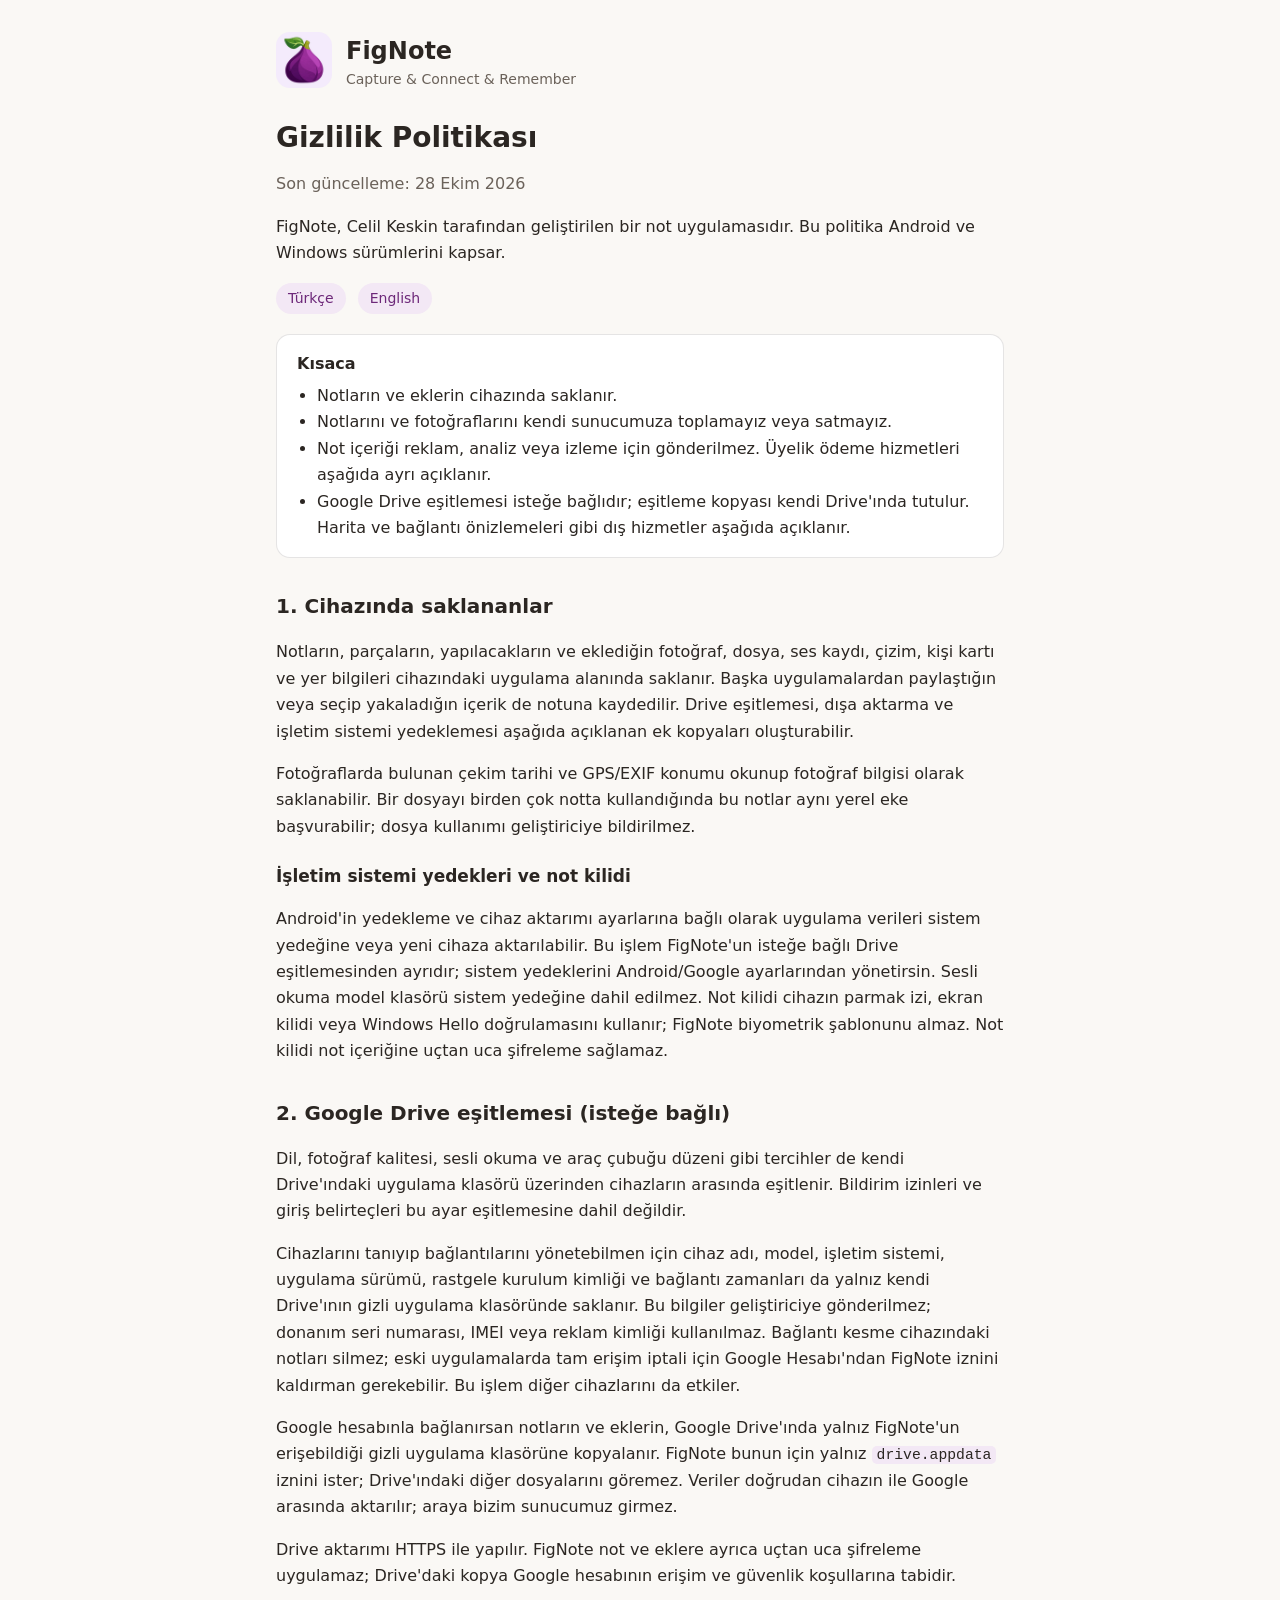
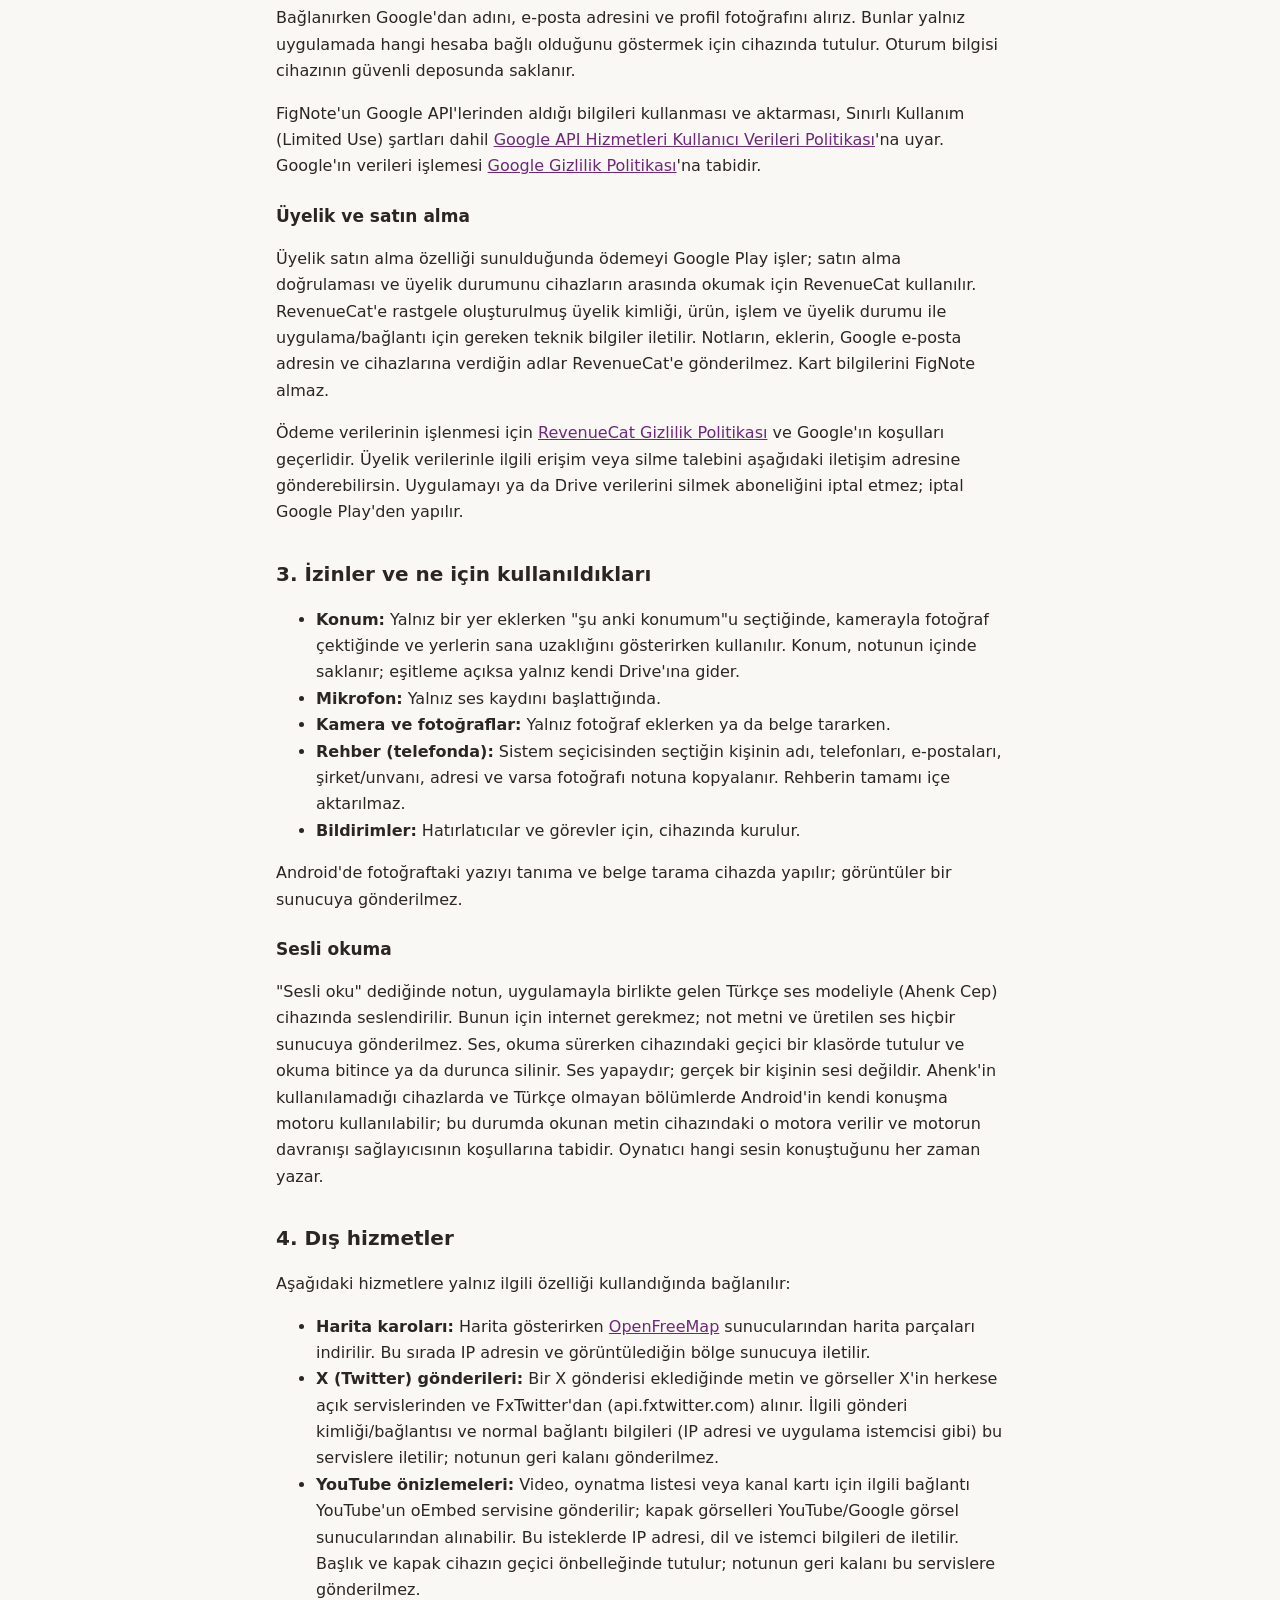
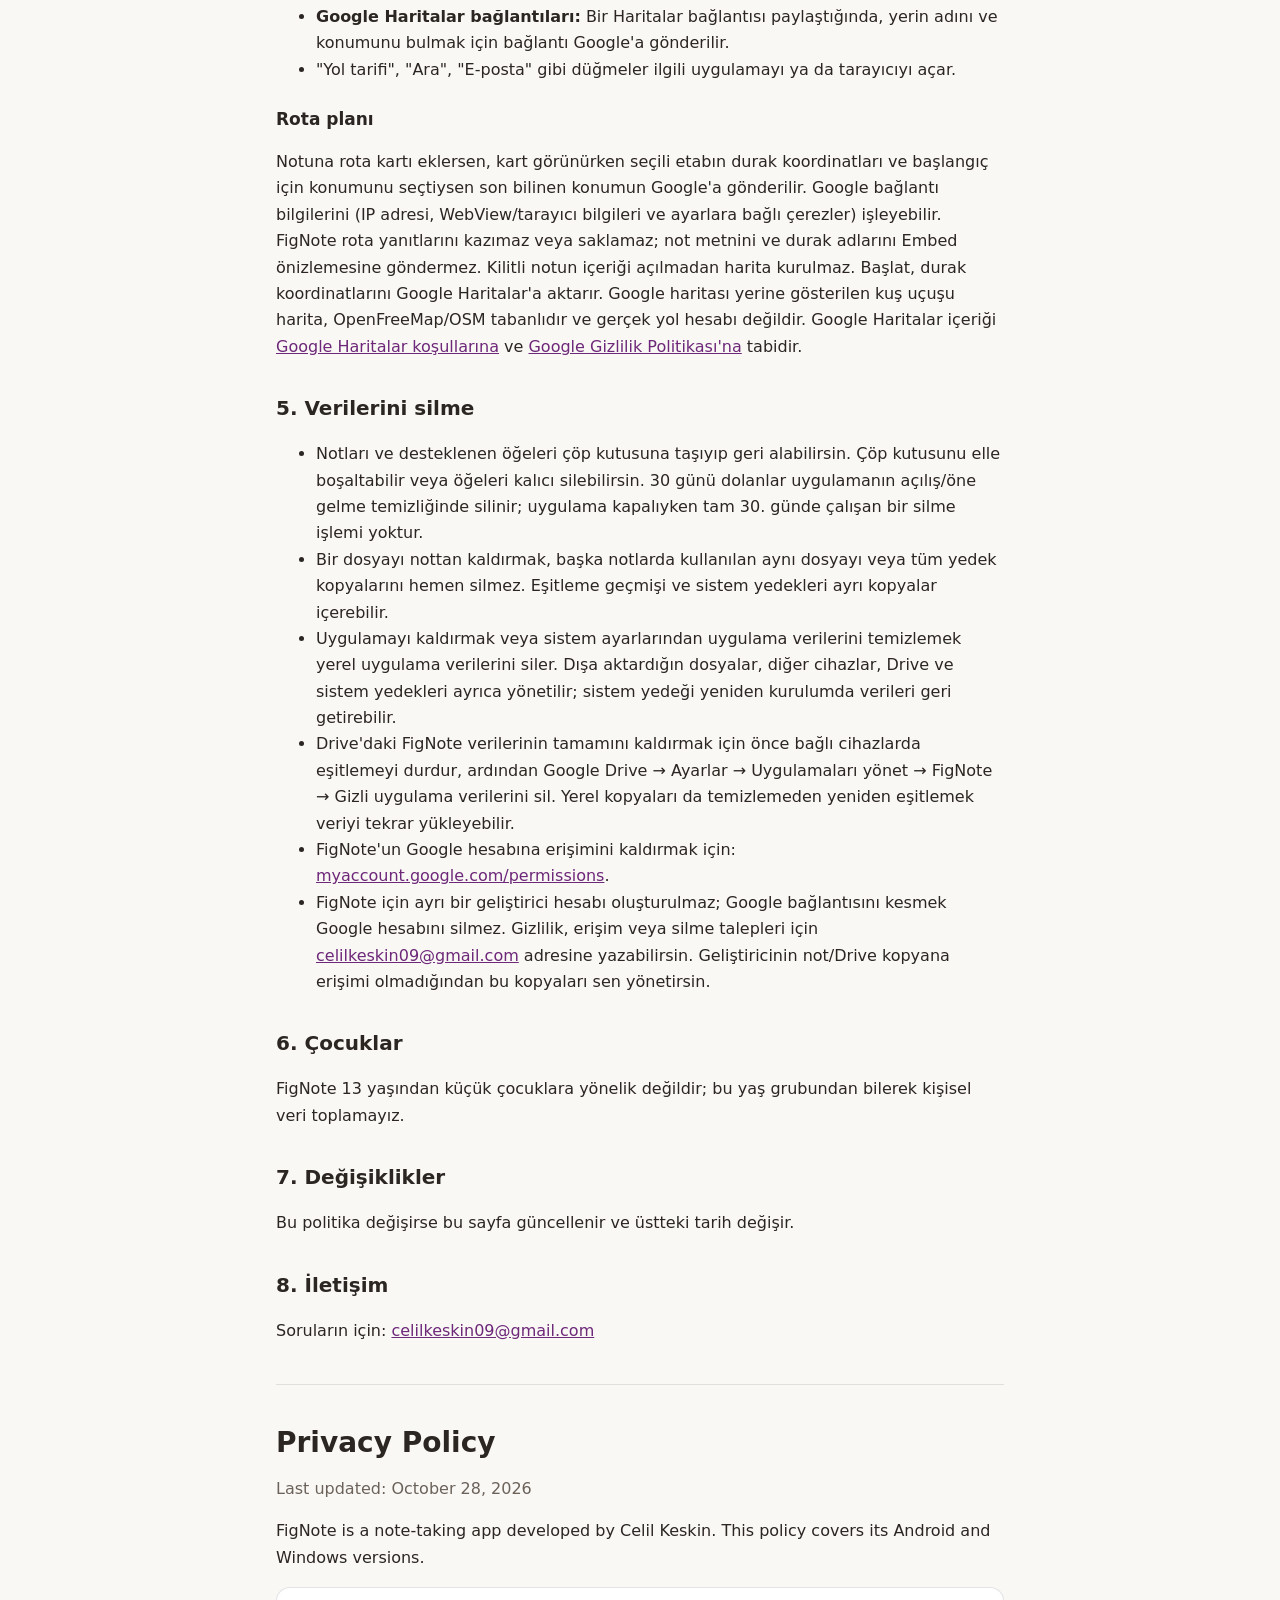
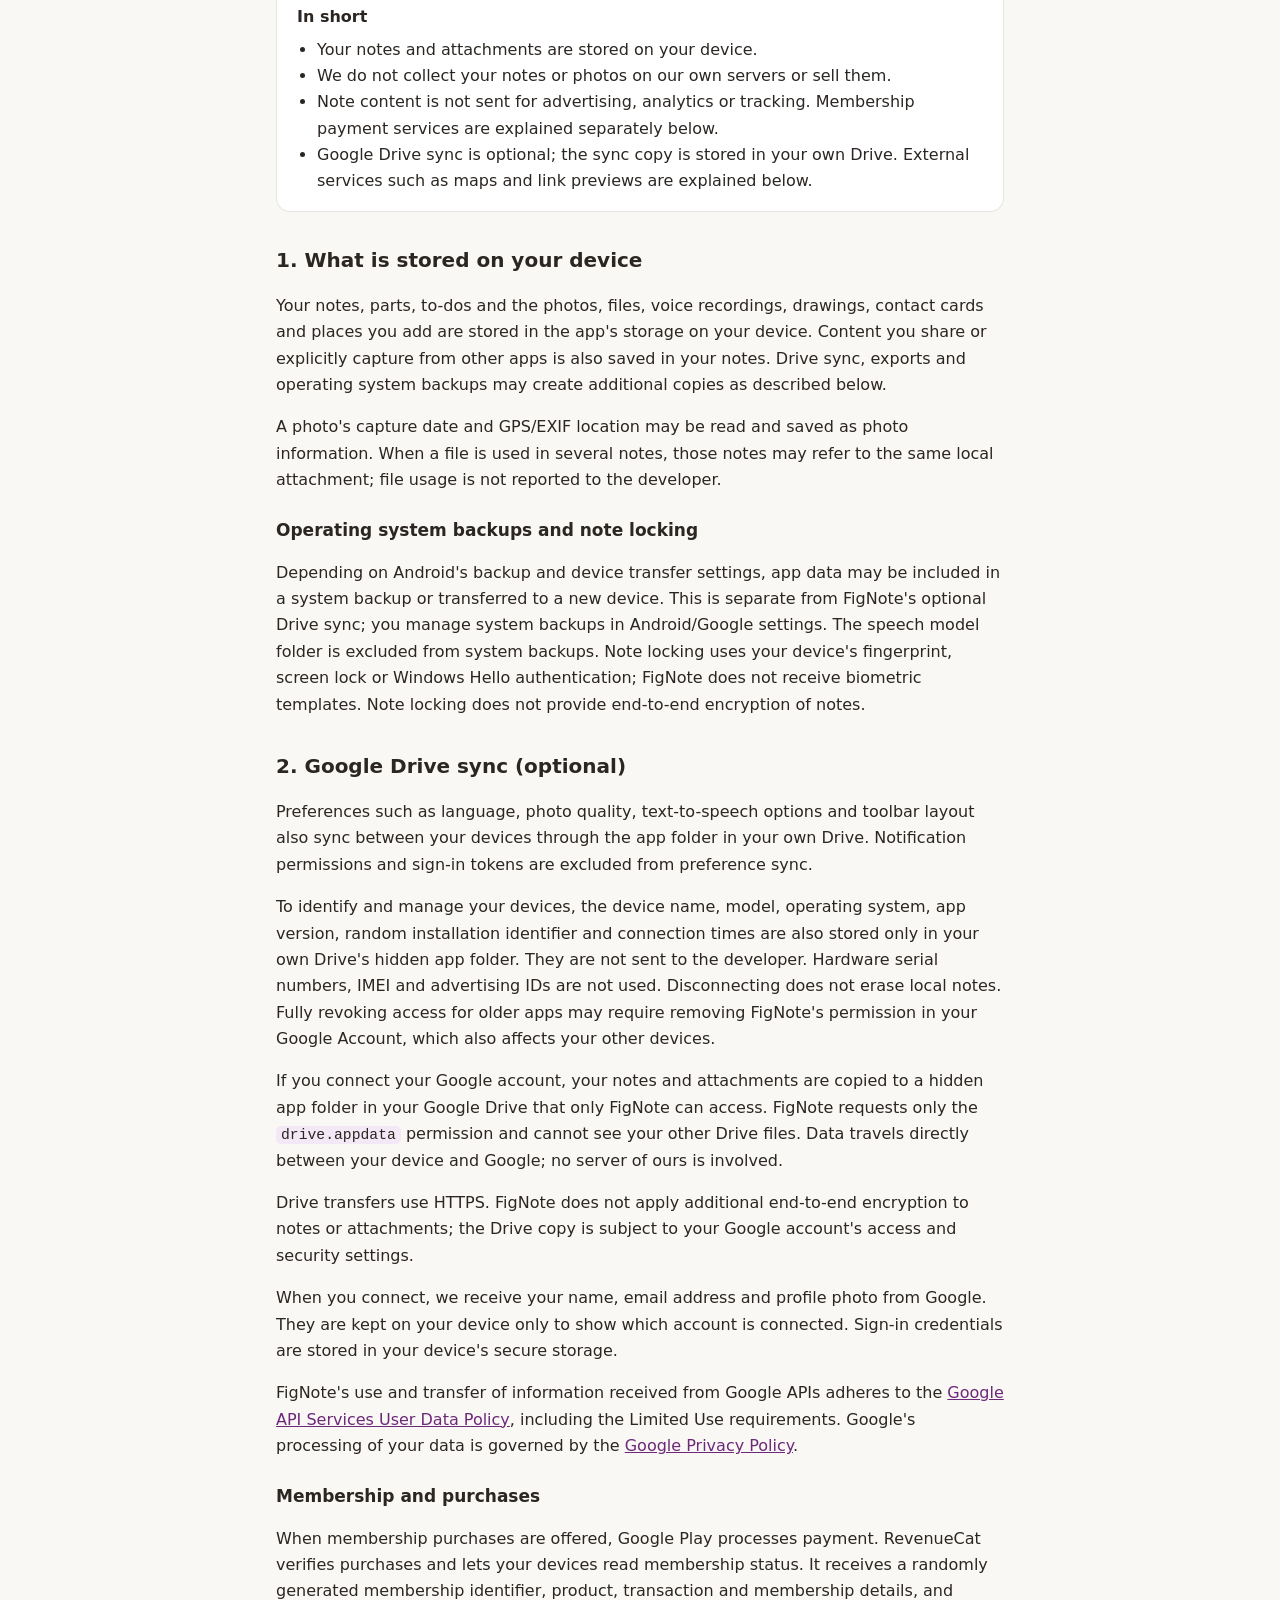
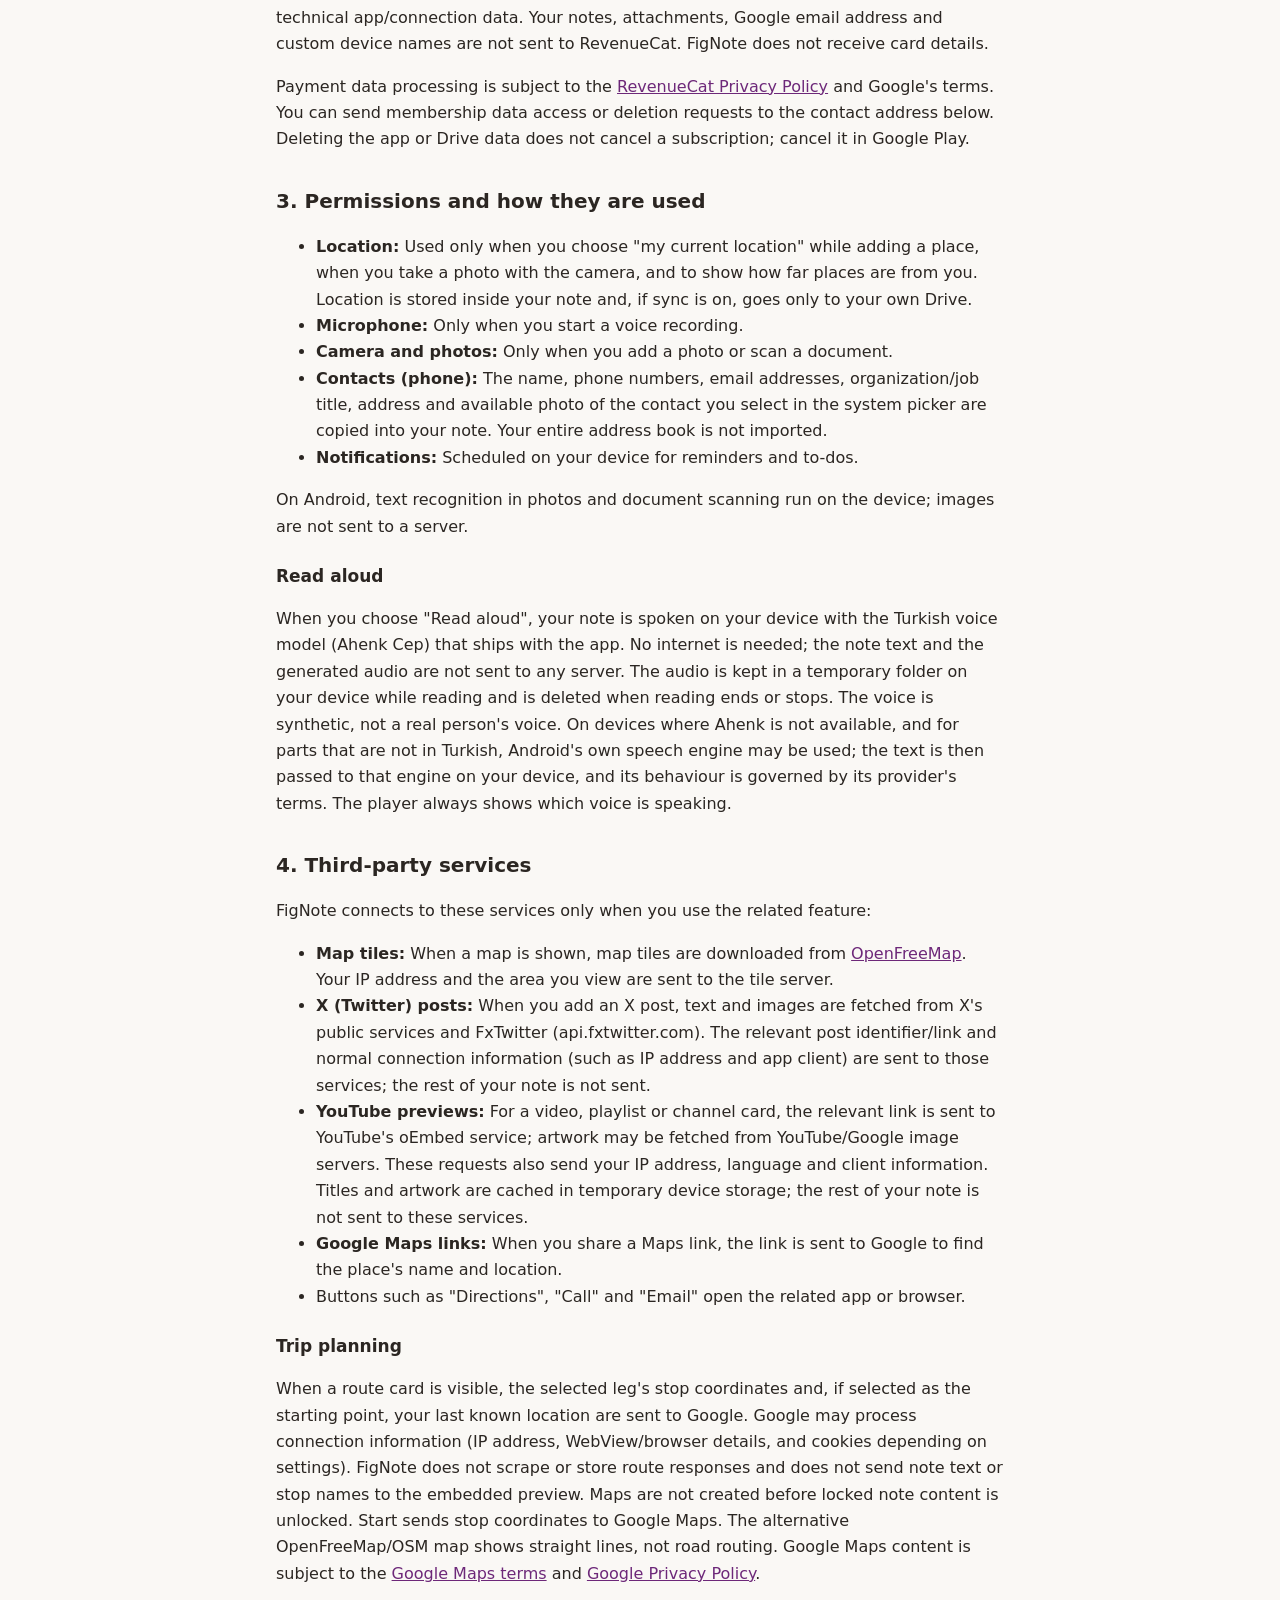
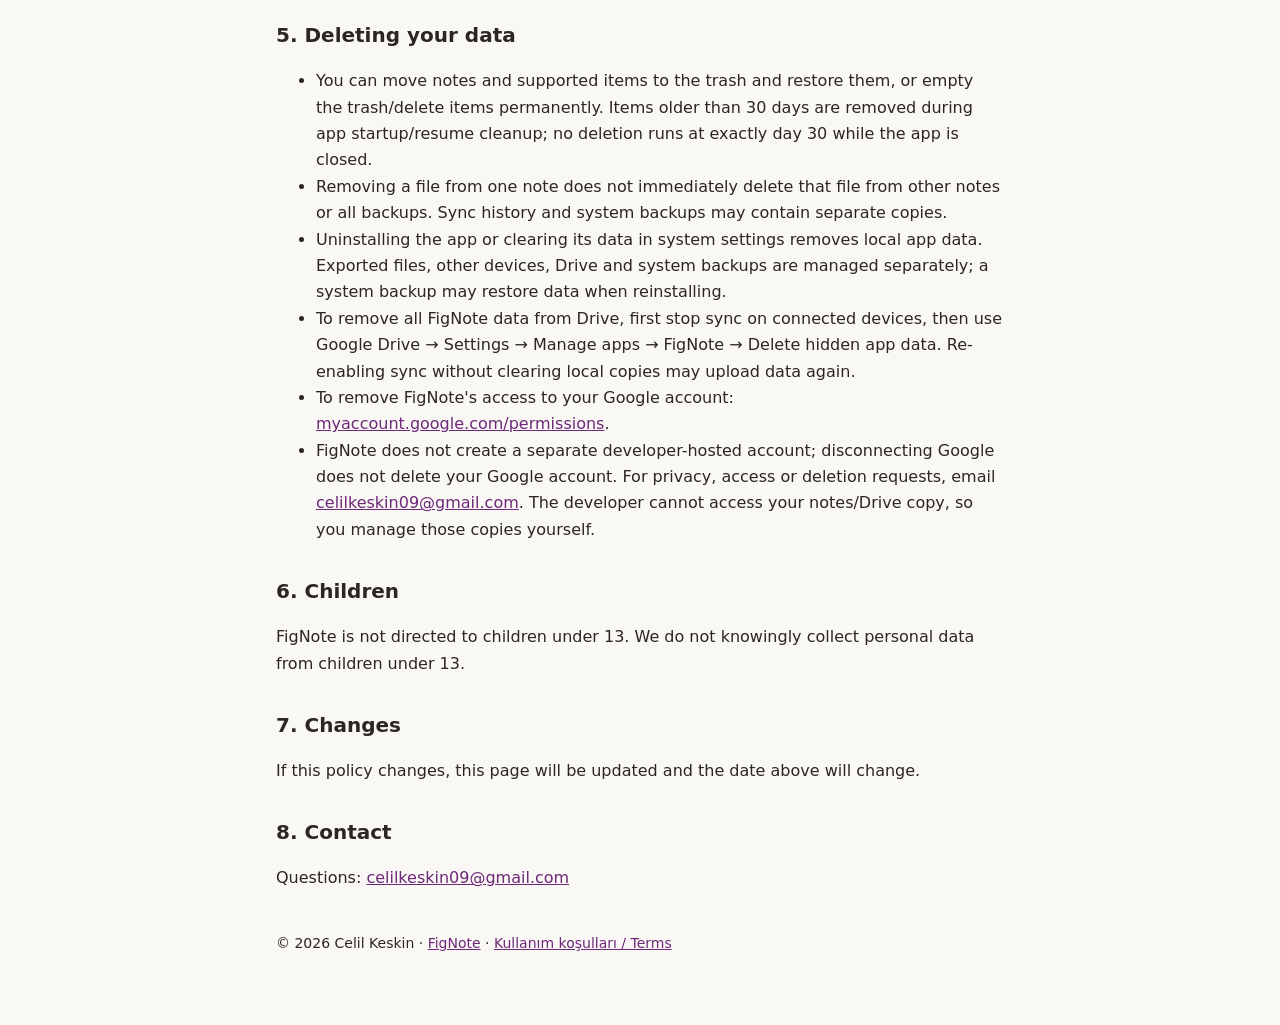
==== commit 8ef98596: "FigNote: kullanım koşulları sayfası eklendi - fignote/terms.html: Plus/Pro üyelik, 7 günlük deneme, " ====
--- a/fignote/privacy.html
+++ b/fignote/privacy.html
@@ -19,7 +19,7 @@
   </header>
 
   <h1>Gizlilik Politikası</h1>
-  <p class="muted">Son güncelleme: 23 Ekim 2026</p>
+  <p class="muted">Son güncelleme: 28 Ekim 2026</p>
   <p>FigNote, Celil Keskin tarafından geliştirilen bir not uygulamasıdır.
     Bu politika Android ve Windows sürümlerini kapsar.</p>
   <nav class="lang" aria-label="Dil"><a href="#tr">Türkçe</a><a href="#en">English</a></nav>
@@ -57,6 +57,10 @@
       not içeriğine uçtan uca şifreleme sağlamaz.</p>
 
     <h2>2. Google Drive eşitlemesi (isteğe bağlı)</h2>
+    <p>Dil, fotoğraf kalitesi, sesli okuma ve araç çubuğu düzeni gibi
+      tercihler de kendi Drive'ındaki uygulama klasörü üzerinden cihazların
+      arasında eşitlenir. Bildirim izinleri ve giriş belirteçleri bu ayar
+      eşitlemesine dahil değildir.</p>
     <p>Cihazlarını tanıyıp bağlantılarını yönetebilmen için cihaz adı, model,
       işletim sistemi, uygulama sürümü, rastgele kurulum kimliği ve bağlantı
       zamanları da yalnız kendi Drive'ının gizli uygulama klasöründe saklanır.
@@ -172,7 +176,7 @@
 
   <section id="en" lang="en">
     <h1>Privacy Policy</h1>
-    <p class="muted">Last updated: October 23, 2026</p>
+    <p class="muted">Last updated: October 28, 2026</p>
     <p>FigNote is a note-taking app developed by Celil Keskin.
       This policy covers its Android and Windows versions.</p>
 
@@ -208,6 +212,10 @@
       templates. Note locking does not provide end-to-end encryption of notes.</p>
 
     <h2>2. Google Drive sync (optional)</h2>
+    <p>Preferences such as language, photo quality, text-to-speech options
+      and toolbar layout also sync between your devices through the app
+      folder in your own Drive. Notification permissions and sign-in
+      tokens are excluded from preference sync.</p>
     <p>To identify and manage your devices, the device name, model, operating
       system, app version, random installation identifier and connection times
       are also stored only in your own Drive's hidden app folder. They are not
@@ -322,7 +330,7 @@
   </section>
 
   <footer>
-    <p>© 2026 Celil Keskin · <a href="index.html">FigNote</a></p>
+    <p>© 2026 Celil Keskin · <a href="index.html">FigNote</a> · <a href="terms.html">Kullanım koşulları / Terms</a></p>
   </footer>
 </main>
 </body>
